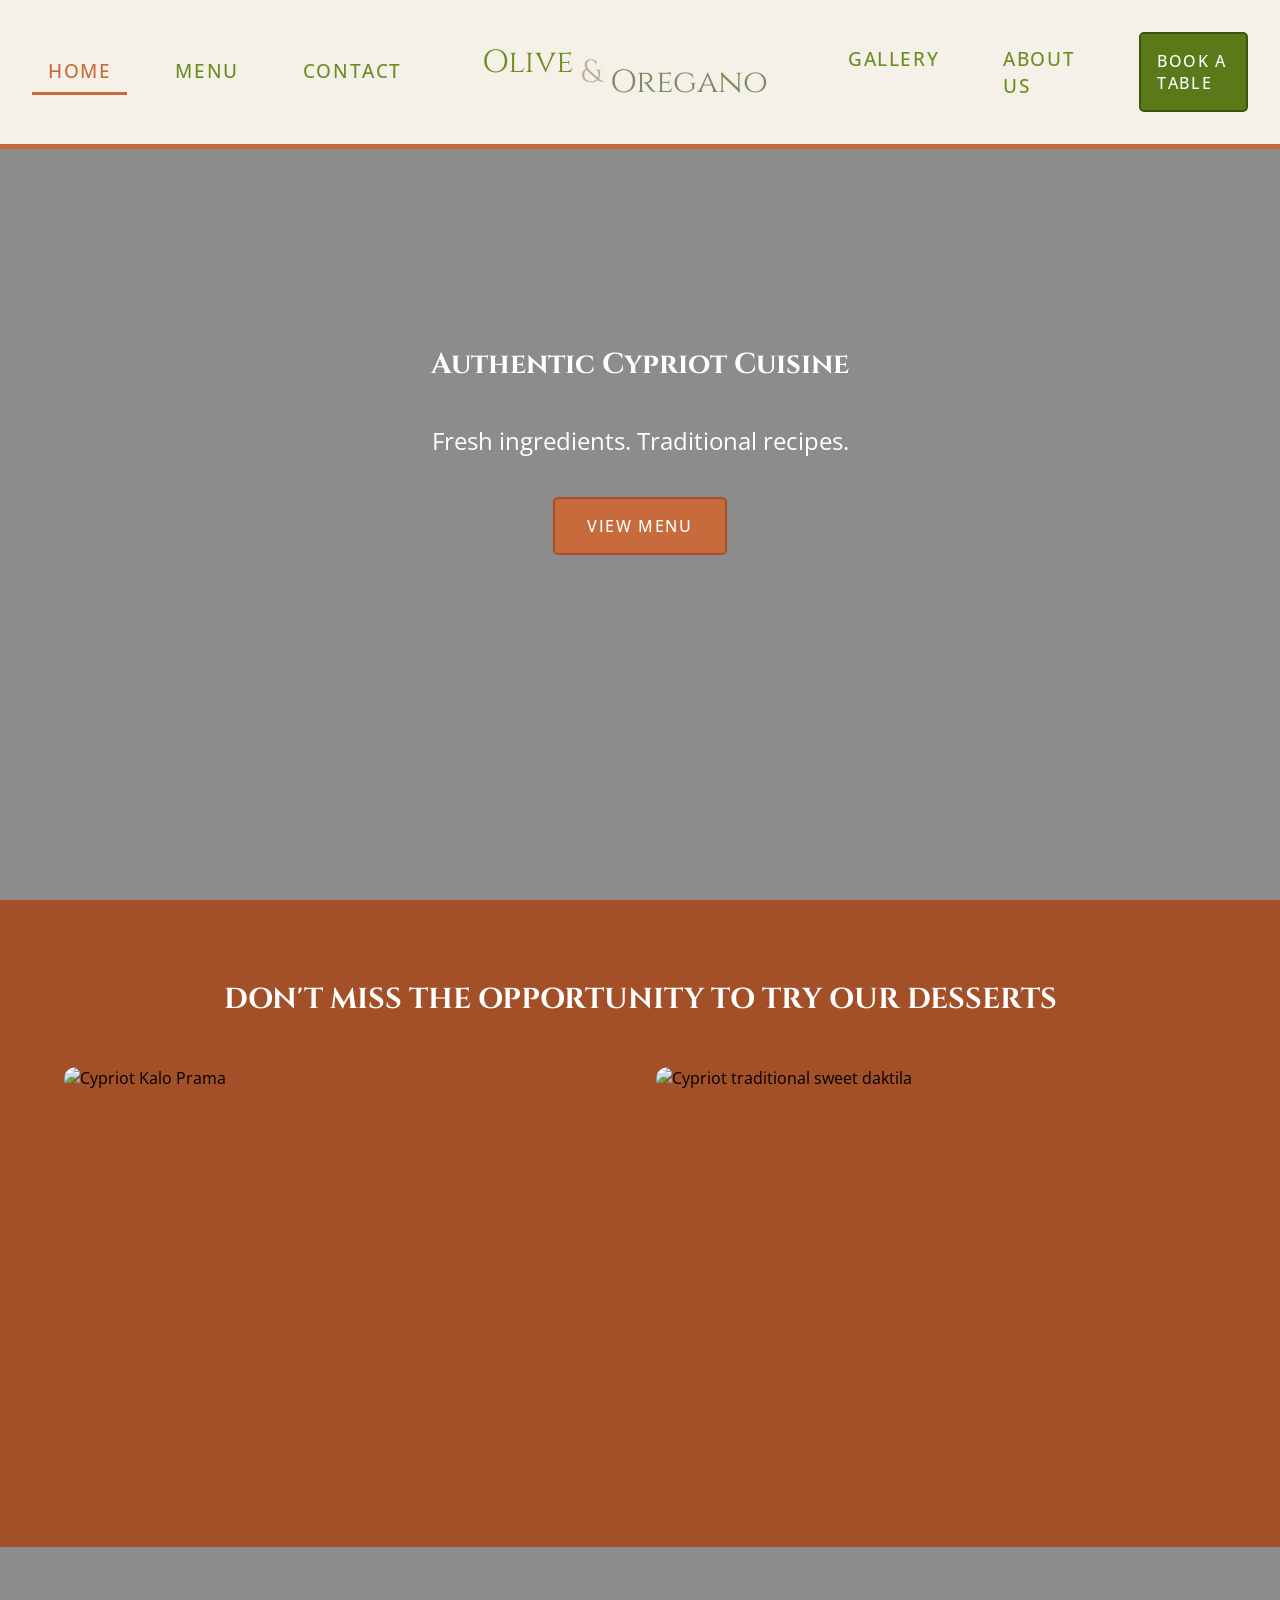
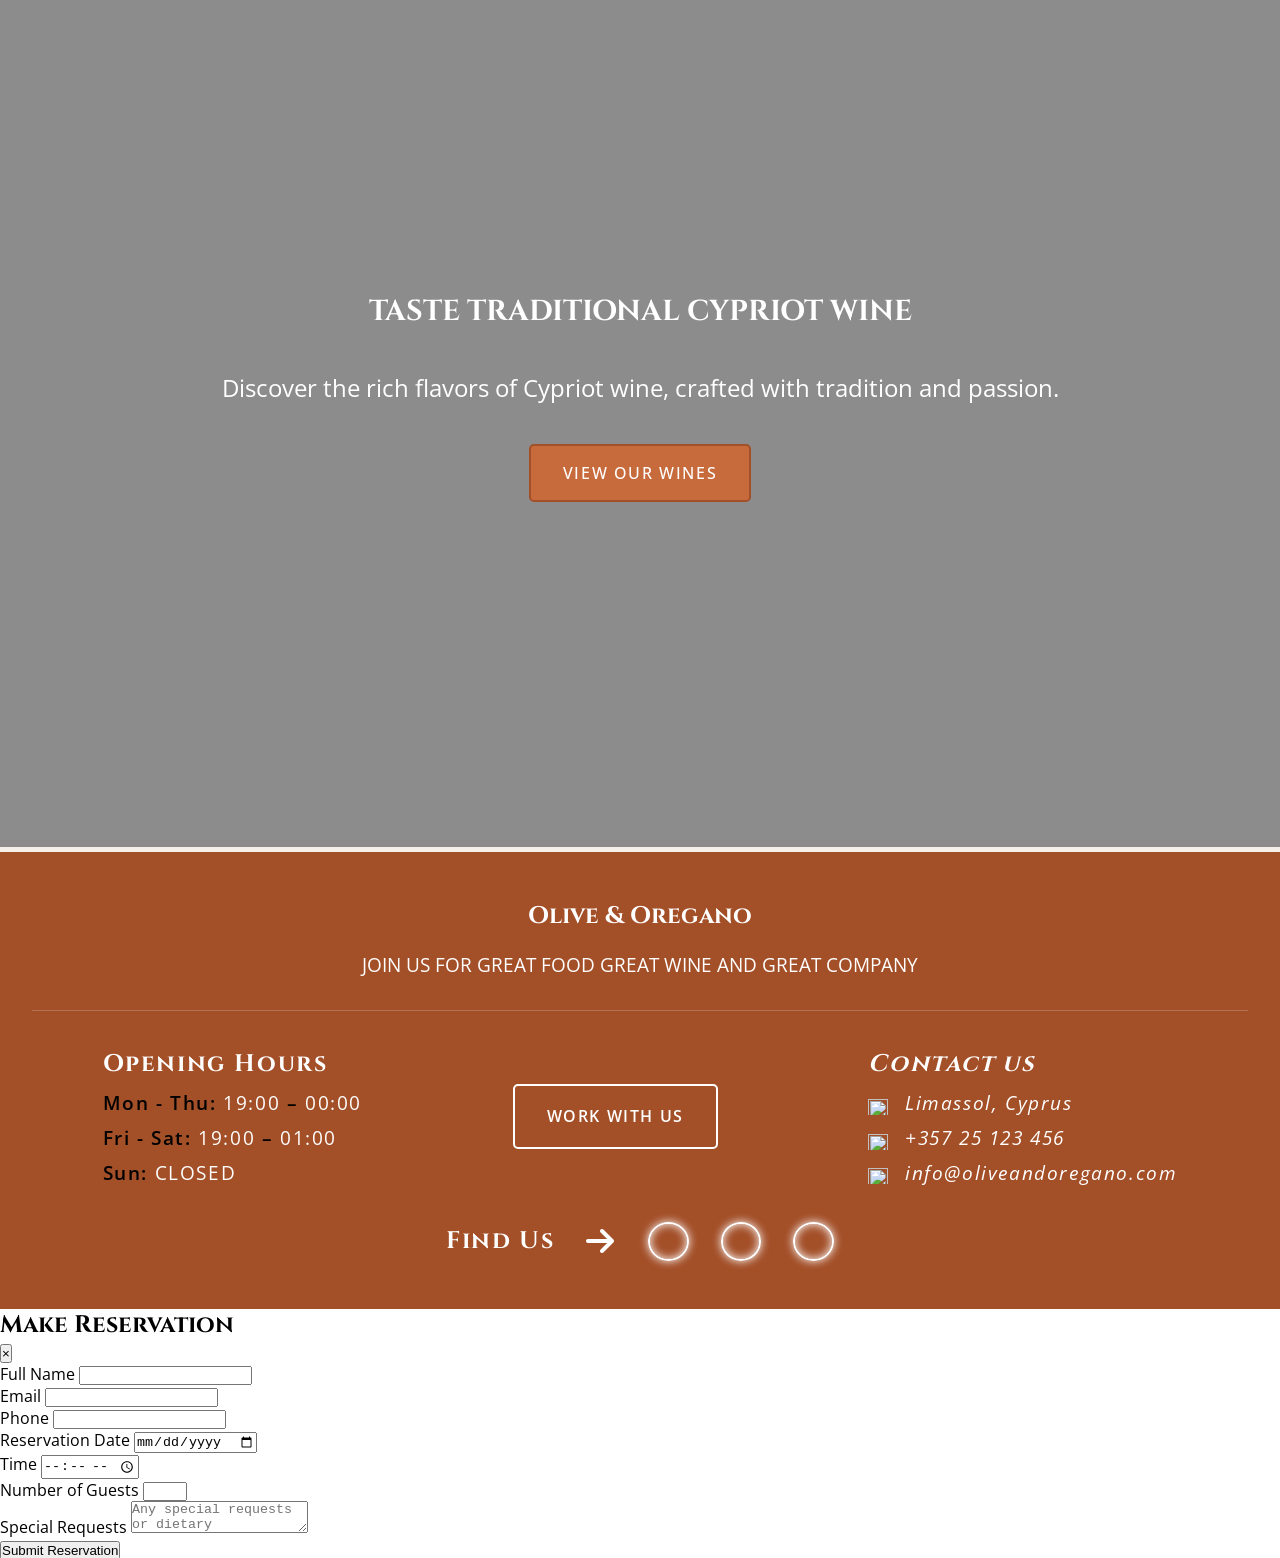
==== index.html @ 92802053 "Add reservation modal form structure" ====
<!doctype html>
<html lang="en">
  <head>
    <meta charset="UTF-8" />
    <meta name="viewport" content="width=device-width, initial-scale=1.0" />
    <meta
      name="description"
      content="Olive & Oregano is a Cypriot restaurant that offers authentic Cypriot cuisine, fresh ingredients, and traditional recipes. Join us for great food, great wine, and great company."
    />
    <title>Olive & Oregano | Cypriot Cuisine</title>
    <link
      href="https://fonts.googleapis.com/css2?family=Cinzel:wght@400..900&display=swap"
      rel="stylesheet"
    />
    <link rel="preconnect" href="https://fonts.googleapis.com" />
    <link rel="preconnect" href="https://fonts.gstatic.com" crossorigin />
    <link
      href="https://fonts.googleapis.com/css2?family=Open+Sans:ital,wght@0,300..800;1,300..800&display=swap"
      rel="stylesheet"
    />
    <link
      rel="stylesheet"
      href="https://cdnjs.cloudflare.com/ajax/libs/font-awesome/6.7.2/css/all.min.css"
    />
    <link rel="stylesheet" href="style.css" />
  </head>
  <body>
    <!-- NAVBAR -->

    <header class="header">
      <nav class="navbar" aria-label="Main navigation">
        <div class="navbar-left">
          <a href="index.html" aria-current="page">HOME</a>
          <a href="menu.html">MENU</a>
          <a href="#contact">CONTACT</a>
        </div>

        <a href="index.html" class="logo">
          <span class="olive-color">Olive</span
          ><span class="and-color"> & </span>
          <span class="oregano-color">Oregano</span>
        </a>

        <div class="navbar-right">
          <a href="#">GALLERY</a>
          <a href="#">ABOUT US</a>
        </div>

        <a href="#" class="contact">BOOK A TABLE</a>
      </nav>
    </header>
    <main>
      <!-- HERO CONTENT -->

      <section class="hero">
        <div class="hero-content">
          <h1>Authentic Cypriot Cuisine</h1>
          <p>Fresh ingredients. Traditional recipes.</p>
          <a href="menu.html" class="btn">VIEW MENU</a>
        </div>
      </section>

      <!-- DESSERT SECTION -->

      <section class="dessert-section">
        <h2>DON'T MISS THE OPPORTUNITY TO TRY OUR DESSERTS</h2>

        <div class="dessert-images">
          <img src="images/kalo-prama.jpg" alt="Cypriot Kalo Prama" />

          <img
            src="images/daktila.jpg"
            alt="Cypriot traditional sweet daktila"
          />
        </div>
      </section>

      <!-- WINE SECTION -->

      <section class="wine-section">
        <h2>TASTE TRADITIONAL CYPRIOT WINE</h2>
        <p>
          Discover the rich flavors of Cypriot wine, crafted with tradition and
          passion.
        </p>
        <a href="#" class="btn">VIEW OUR WINES</a>
      </section>
    </main>

    <!-- FOOTER SECTION -->

    <footer class="footer">
      <div class="footer-about">
        <h3>Olive & Oregano</h3>
        <p>JOIN US FOR GREAT FOOD GREAT WINE AND GREAT COMPANY</p>
      </div>

      <div class="footer-container">
        <div class="footer-hours">
          <h3>Opening Hours</h3>

          <p>
            <span class="days">Mon - Thu:</span> 19:00
            <span class="dash">–</span> 00:00
          </p>
          <p>
            <span class="days">Fri - Sat:</span> 19:00
            <span class="dash">–</span> 01:00
          </p>
          <p><span class="days">Sun:</span> CLOSED</p>
        </div>

        <a href="#" class="work-btn">WORK WITH US</a>

        <address class="footer-contact" id="contact">
          <h3>Contact us</h3>

          <p>
            <img
              src="icons/location-pin-drop--Streamline-Plump.png"
              alt=""
              class="contact-icon"
            />
            Limassol, Cyprus
          </p>
          <p>
            <img
              src="icons/phone--Streamline-Plump.png"
              alt=""
              class="contact-icon"
            />
            <a href="tel:+35725123456">+357 25 123 456</a>
          </p>
          <p>
            <img
              src="icons/email-forward--Streamline-Plump.png"
              alt=""
              class="contact-icon"
            />
            <a href="mailto:info@oliveandoregano.com"
              >info@oliveandoregano.com</a
            >
          </p>
        </address>
      </div>

      <div class="footer-socials">
        <h3>Find Us</h3>

        <i class="fa-solid fa-arrow-right arrow"></i>

        <div class="social-logos">
          <a href="#" aria-label="Facebook">
            <img class="socials-img" src="icons/facebook.svg" alt="" />
          </a>
          <a href="#" aria-label="Instagram">
            <img class="socials-img" src="icons/instagram.svg" alt="" />
          </a>
          <a href="#" aria-label="TikTok">
            <img class="socials-img" src="icons/tiktok.svg" alt="" />
          </a>
        </div>
      </div>
    </footer>

    <!-- RESERVATION FORM -->

    <div class="modal-overlay" id="reservation-modal">
      <div
        class="reservation-modal"
        role="dialog"
        aria-modal="true"
        aria-labelledby="reservation-modal-title"
      >
        <form class="reservation-form" id="reservation-form">
          <div class="modal-header">
            <h2 id="reservation-modal-title">Make Reservation</h2>

            <button
              type="button"
              class="modal-close-button"
              id="reservation-close-button"
              aria-label="Close reservation form"
            >
              &times;
            </button>
          </div>

          <div class="form-group">
            <label for="reservation-name">Full Name</label>
            <input
              type="text"
              id="reservation-name"
              name="name"
              autocomplete="name"
              required
            />
          </div>

          <div class="form-group">
            <label for="reservation-email">Email</label>
            <input
              type="email"
              id="reservation-email"
              name="email"
              autocomplete="email"
              required
            />
          </div>

          <div class="form-group">
            <label for="reservation-phone">Phone</label>
            <input
              type="tel"
              id="reservation-phone"
              name="phone"
              autocomplete="tel"
              required
            />
          </div>

          <div class="form-group">
            <label for="reservation-date">Reservation Date</label>
            <input
              type="date"
              id="reservation-date"
              name="reservation-date"
              required
            />
          </div>

          <div class="form-group">
            <label for="reservation-time">Time</label>
            <input type="time" id="reservation-time" name="time" required />
          </div>

          <div class="form-group">
            <label for="reservation-guests">Number of Guests</label>
            <input
              type="number"
              id="reservation-guests"
              name="guests"
              min="1"
              max="20"
              required
            />
          </div>

          <div class="form-group">
            <label for="reservation-request">Special Requests</label>
            <textarea
              id="reservation-request"
              name="request"
              placeholder="Any special requests or dietary restrictions?"
            ></textarea>
          </div>

          <div class="form-actions">
            <button
              type="submit"
              class="submit-reservation-button"
              id="submit-reservation-button"
            >
              Submit Reservation
            </button>
          </div>
        </form>
      </div>
    </div>

    <script src="script.js"></script>
  </body>
</html>
---- style.css ----
/* CSS Variables */
:root {
  --color-primary: #c76b3c;
  --color-primary-dark: #a34f28;

  --color-olive: #6b8e23;
  --color-olive-dark: #556b2f;

  --color-background: #f5f1e8;
  --color-white: #ffffff;
}

html {
  scroll-behavior: smooth;
}

@view-transition {
  navigation: auto;
}

* {
  margin: 0;
  padding: 0;
  box-sizing: border-box;
}

body {
  font-family: "Open Sans", sans-serif;
}

/* GENERAL ACCESSIBILITY */

a:focus-visible {
  outline: 3px solid #ffffff;
  outline-offset: 4px;
}

h1,
h2,
h3,
.logo {
  font-family: "Cinzel", serif;
}

/* NAVBAR */

.logo {
  display: inline-block;
  font-size: 2rem;
  white-space: nowrap;
  text-align: center;
  padding: 1rem;
  text-decoration: none;
}

.olive-color {
  color: var(--color-olive);
  position: relative;
  top: -10px;
}

.and-color {
  color: #bbb09a;
}

.oregano-color {
  color: #7a8f63;
  position: relative;
  top: 10px;
}

.header {
  position: fixed;
  top: 0;
  width: 100%;
  padding: 2rem;
  background-color: var(--color-background);
  border-bottom: 5px solid var(--color-primary);
  z-index: 1000;
}

.navbar {
  display: flex;
  justify-content: center;
  align-items: center;
  gap: 3rem;
}

.navbar-left {
  display: flex;
  gap: 2rem;
  padding: 0;
}

.navbar-right {
  display: flex;
  gap: 2rem;
  padding: 0;
}

.navbar-left a,
.navbar-right a {
  display: inline-block;
  font-size: 1.2rem;
  letter-spacing: 0.1rem;
  font-weight: 500;
  color: var(--color-olive);
  text-decoration: none;
  padding: 0.5rem 1rem;
  transition:
    color 0.3s ease,
    transform 0.3s ease;
}

.navbar-left a:hover,
.navbar-right a:hover {
  color: var(--color-olive-dark);
  transform: scale(1.1);
}

.navbar a[aria-current="page"] {
  color: var(--color-primary);
  border-bottom: 3px solid var(--color-primary);
}

/* Keyboard focus */
.navbar a:focus-visible,
.contact:focus-visible {
  outline: 3px solid #c76b3c;
  outline-offset: 4px;
}

.contact {
  font-size: 1rem;
  letter-spacing: 0.1rem;
  font-weight: 500;
  text-decoration: none;
  color: var(--color-white);
  background-color: #5a7a1a;
  border: 2px solid #3d5412;
  border-radius: 5px;
  padding: 1rem;
  transition: 0.3s ease;
}

.contact:hover {
  color: var(--color-white);
  background-color: #3d5412;
  border: 2px solid transparent;
}

nav a.active {
  color: var(--color-primary);
  border-bottom: 3px solid var(--color-primary);
}

/* HERO SECTION */

.hero {
  min-height: 100vh;
  background-image:
    linear-gradient(rgba(0, 0, 0, 0.45), rgba(0, 0, 0, 0.45)),
    url("images/cyprus-cuisine.jpg");
  background-size: cover;
  background-position: center;
  background-repeat: no-repeat;

  display: flex;
  justify-content: center;
  align-items: center;
}

.hero-content {
  display: flex;
  flex-direction: column;
  justify-content: center;
  align-items: center;
  text-align: center;
  gap: 2.5rem;
}

.hero-content h1 {
  font-size: 1.8rem;
  font-family: "Cinzel", serif;
  color: var(--color-white);
}

.hero-content p {
  font-size: 1.5rem;
  color: var(--color-white);
}

.btn {
  display: inline-block;
  font-size: 1rem;
  letter-spacing: 0.1rem;
  font-weight: 500;
  padding: 1rem 2rem;
  background: var(--color-primary);
  color: var(--color-white);
  text-decoration: none;
  border: 2px solid var(--color-primary-dark);
  border-radius: 5px;
  transition: 0.3s ease;
}

.btn:hover {
  background-color: var(--color-primary-dark);
  border: 2px solid transparent;
}

/* DESSERT SECTION */

.dessert-section {
  background-color: var(--color-primary-dark);
  padding: 5rem 4rem;
}

.dessert-section h2 {
  text-align: center;
  margin-bottom: 3rem;
  font-size: 1.8rem;
  color: var(--color-white);
}

.dessert-images {
  display: grid;
  grid-template-columns: repeat(2, minmax(0, 1fr));
  gap: 2rem;
}

.dessert-images img {
  width: 100%;
  height: 400px;
  object-fit: cover;
  border-radius: 12px;
}

/* WINE SECTION */

.wine-section {
  background-image:
    linear-gradient(rgba(0, 0, 0, 0.45), rgba(0, 0, 0, 0.45)),
    url("images/traditional-wine.jpg");
  background-size: cover;
  background-position: center;
  background-repeat: no-repeat;
  min-height: 100vh;
  display: flex;
  justify-content: center;
  align-items: center;
  text-align: center;
  gap: 2.5rem;
  flex-direction: column;
}

.wine-section h2 {
  font-size: 1.8rem;
  color: var(--color-white);
}

.wine-section p {
  font-size: 1.5rem;
  color: var(--color-white);
}

/* FOOTER */

.footer {
  background-color: var(--color-primary-dark);
  padding: 3rem 2rem;
  gap: 2rem;
  display: flex;
  flex-direction: column;
  border-top: 5px solid var(--color-background);
}

.footer-about {
  display: flex;
  text-align: center;
  justify-content: center;
  flex-direction: column;
  gap: 1.2rem;
}

.footer-about h3 {
  font-size: 1.5rem;
  color: var(--color-white);
}

.footer-about p {
  font-size: 1.2rem;
  color: var(--color-white);
}

.footer-container {
  display: flex;
  justify-content: space-evenly;
  align-items: center;
  gap: 5rem;
  padding-top: 2rem;
  border-top: 1px solid rgba(255, 255, 255, 0.2);
  letter-spacing: 0.1rem;
  line-height: 1.8;
  color: var(--color-white);
  font-family: "Open Sans", sans-serif;
  font-size: 1rem;
}

.footer-container h3 {
  font-size: 1.5rem;
  text-align: left;
}

.footer-container p {
  font-size: 1.2rem;
}

.footer-contact a {
  color: #ffffff;
  text-decoration: none;
}

.footer-contact a:hover {
  text-decoration: underline;
}

.days,
.dash {
  color: black;
  font-weight: 600;
}

.footer-socials {
  display: flex;
  flex-direction: row;
  justify-content: center;
  align-items: center;
  letter-spacing: 0.1rem;
}

.footer-socials h3 {
  font-size: 1.5rem;
  padding-right: 2rem;
  color: var(--color-white);
}

.socials-img {
  display: inline-block;
  width: 1.5rem;
  height: auto;
  color: var(--color-white);
}

.social-logos {
  display: flex;
  flex-direction: row;
  gap: 2rem;
}

.arrow {
  color: var(--color-white);
  font-size: 2rem;
  padding-right: 2rem;
  animation: arrowPulse 2s infinite ease-in-out;
}

@keyframes arrowPulse {
  0%,
  100% {
    opacity: 1;
  }

  50% {
    opacity: 0;
  }
}

.social-logos a {
  color: var(--color-white);
  border: 2px solid var(--color-white);
  border-radius: 50%;
  padding: 0.4rem;
  box-shadow:
    inset 0 0 10px var(--color-white),
    0 0 10px var(--color-white);
  transition: 0.3s ease;
}

.social-logos a:hover {
  transform: scale(1.2) translateY(-10px);
  color: var(--color-white);
  border: 2px solid var(--color-white);
}

.contact-icon {
  width: 20px;
  height: 20px;
  margin-right: 10px;
  vertical-align: middle;
}

.work-btn {
  display: inline-block;
  color: var(--color-white);
  padding: 1rem 2rem;
  background-color: transparent;
  text-decoration: none;
  font-weight: 600;
  letter-spacing: 0.1rem;
  border: 2px solid var(--color-white);
  border-radius: 5px;
  transition: 0.3s ease;
}

.work-btn:hover {
  color: black;
  background-color: var(--color-white);
  border-color: transparent;
}

/* MEDIA */
@media (max-width: 768px) {
  .navbar-left,
  .navbar-right,
  .contact {
    display: none;
  }

  .header {
    justify-content: center;
  }

  .footer-container {
    flex-direction: column;
    gap: 2rem;
    text-align: center;
  }

  .footer-container h3 {
    text-align: center;
  }
}

@media (max-width: 640px) {
  .dessert-images {
    grid-template-columns: 1fr;
  }

  .dessert-images img {
    height: 260px;
  }
}
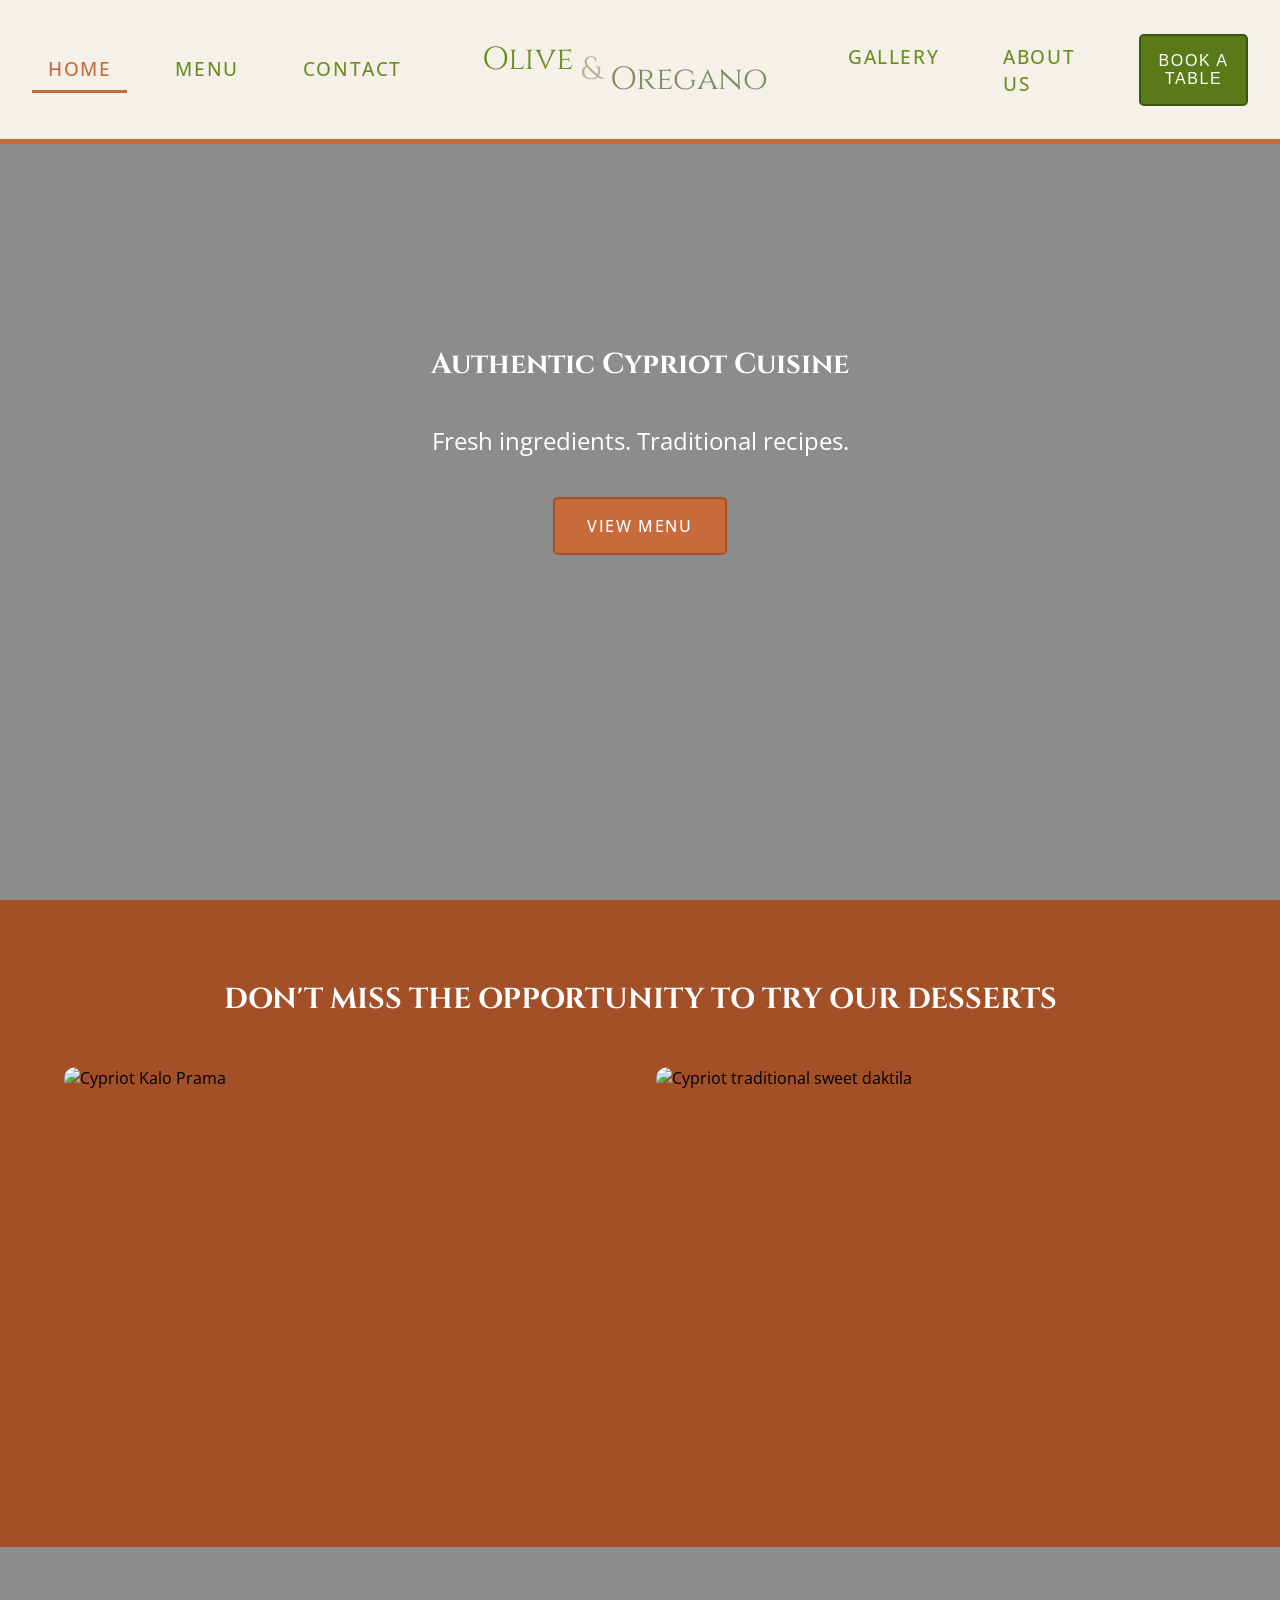
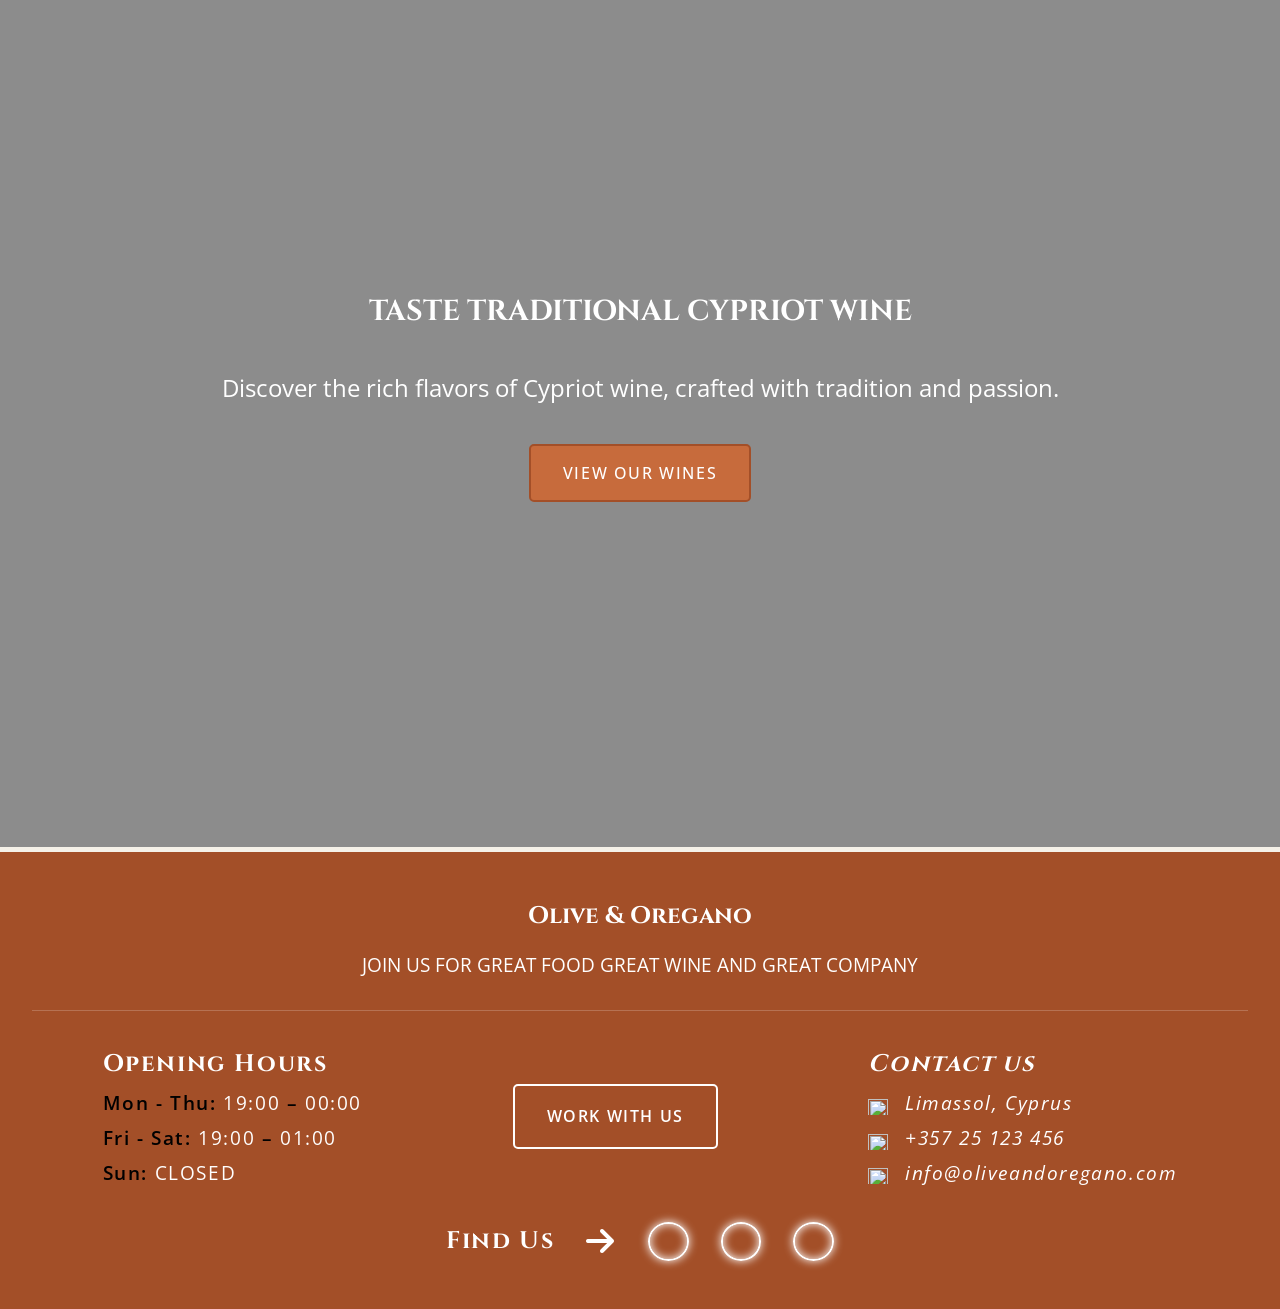
==== commit cf390fd0: "Create open/close reservationModal functionalities" ====
--- a/index.html
+++ b/index.html
@@ -46,7 +46,9 @@
           <a href="#">ABOUT US</a>
         </div>
 
-        <a href="#" class="contact">BOOK A TABLE</a>
+        <button type="button" class="contact" id="book-table-button">
+          BOOK A TABLE
+        </button>
       </nav>
     </header>
     <main>
--- a/style.css
+++ b/style.css
@@ -419,6 +419,123 @@
   border-color: transparent;
 }
 
+/* RESERVATION MODAL */
+
+.modal-overlay {
+  position: fixed;
+  inset: 0;
+  background-color: rgba(0, 0, 0, 0.6);
+  display: none;
+  justify-content: center;
+  align-items: center;
+  padding: 1rem;
+  z-index: 2000;
+}
+
+.modal-overlay.active {
+  display: flex;
+}
+
+.reservation-modal {
+  width: 100%;
+  max-width: 550px;
+  max-height: 90vh;
+  overflow-y: auto;
+
+  background-color: #f5f1e8;
+  border-radius: 10px;
+  padding: 2rem;
+  box-shadow: 0 10px 30px rgba(0, 0, 0, 0.25);
+}
+
+.modal-header {
+  display: flex;
+  justify-content: space-between;
+  align-items: center;
+  margin-bottom: 1.5rem;
+}
+
+.modal-header h2 {
+  font-size: 1.5rem;
+  font-family: "Cinzel", serif;
+  color: #534b40;
+}
+
+.modal-close-button {
+  background: none;
+  border: none;
+  font-size: 2rem;
+  cursor: pointer;
+  color: #534b40;
+}
+
+body.modal-open {
+  overflow: hidden;
+}
+
+/* RESERVATION FORM */
+
+.reservation-form {
+  display: flex;
+  flex-direction: column;
+  gap: 1rem;
+}
+
+.form-group {
+  display: flex;
+  flex-direction: column;
+  gap: 0.5rem;
+}
+
+.form-group label {
+  font-weight: 600;
+  color: #534b40;
+}
+
+.form-group input,
+.form-group textarea {
+  width: 100%;
+  padding: 0.8rem;
+
+  font: inherit;
+
+  border: 1px solid #bbb09a;
+  border-radius: 5px;
+  background-color: #ffffff;
+}
+
+.form-group input:focus,
+.form-group textarea:focus {
+  outline: 2px solid #c76b3c;
+  outline-offset: 2px;
+  border-color: #c76b3c;
+}
+
+.form-group textarea {
+  min-height: 100px;
+  resize: vertical;
+}
+
+.submit-reservation-button {
+  margin-top: 0.5rem;
+  padding: 1rem 2rem;
+
+  border: none;
+  border-radius: 5px;
+
+  background-color: #c76b3c;
+  color: #ffffff;
+
+  font-weight: 600;
+  cursor: pointer;
+
+  transition: background-color 0.3s ease;
+}
+
+.submit-reservation-button:hover {
+  background-color: #a34f28;
+}
+
 /* MEDIA */
 @media (max-width: 768px) {
   .navbar-left,
@@ -451,3 +568,9 @@
     height: 260px;
   }
 }
+
+@media (max-width: 600px) {
+  .reservation-modal {
+    padding: 1.5rem;
+  }
+}
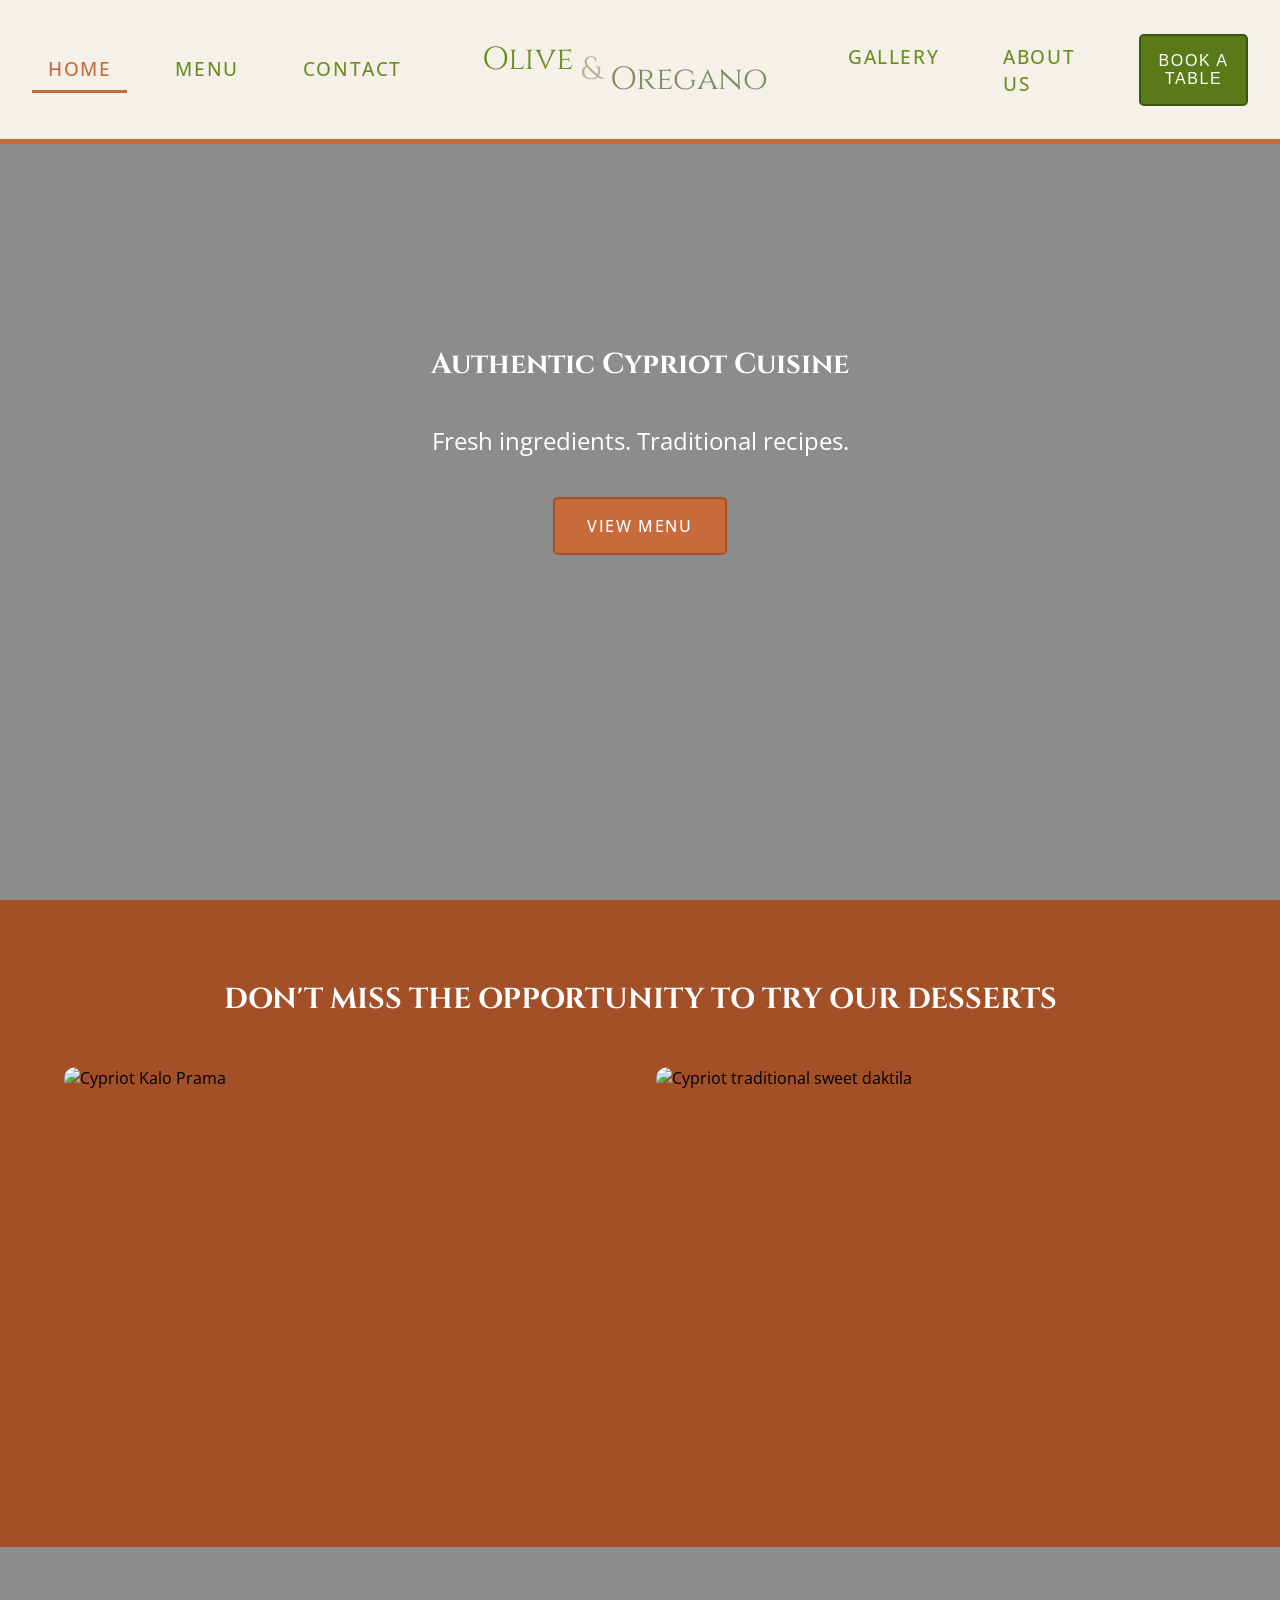
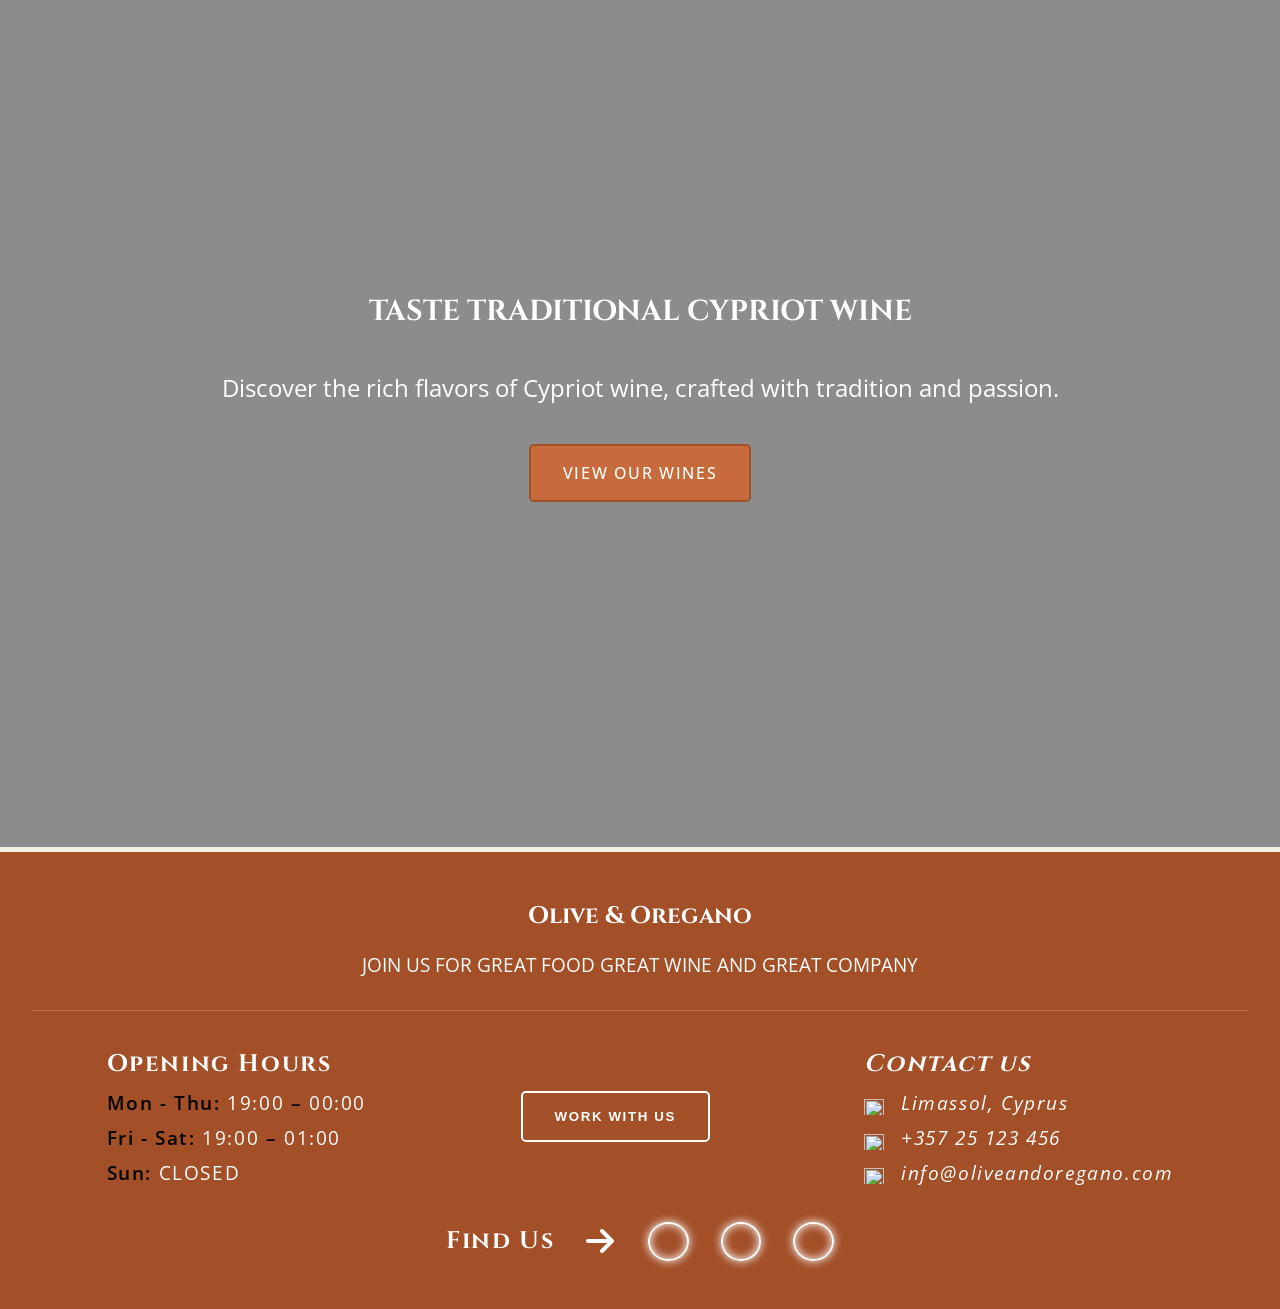
==== commit dd1d49be: "Create html and CSS for job application" ====
--- a/index.html
+++ b/index.html
@@ -112,7 +112,9 @@
           <p><span class="days">Sun:</span> CLOSED</p>
         </div>
 
-        <a href="#" class="work-btn">WORK WITH US</a>
+        <button type="button" class="work-btn" id="work-btn">
+          WORK WITH US
+        </button>
 
         <address class="footer-contact" id="contact">
           <h3>Contact us</h3>
@@ -257,6 +259,8 @@
             ></textarea>
           </div>
 
+          <p class="reservation-message" id="reservation-message"></p>
+
           <div class="form-actions">
             <button
               type="submit"
@@ -270,6 +274,137 @@
       </div>
     </div>
 
+    <!-- JOB APPLICATION FORM -->
+
+    <div class="modal-overlay" id="job-application-modal">
+      <div
+        class="job-application-modal"
+        role="dialog"
+        aria-modal="true"
+        aria-labelledby="application-modal-title"
+      >
+        <form class="application-form" id="application-form">
+          <div class="modal-header">
+            <h2 id="application-modal-title">Work With Us</h2>
+
+            <button
+              type="button"
+              class="modal-close-button"
+              id="application-close-button"
+              aria-label="Close application form"
+            >
+              &times;
+            </button>
+          </div>
+
+          <div class="form-group">
+            <label for="application-name">Full Name</label>
+            <input
+              type="text"
+              id="application-name"
+              name="name"
+              autocomplete="name"
+              required
+            />
+          </div>
+
+          <div class="form-group">
+            <label for="application-email">Email</label>
+            <input
+              type="email"
+              id="application-email"
+              name="email"
+              autocomplete="email"
+              required
+            />
+          </div>
+
+          <div class="form-group">
+            <label for="application-phone">Phone</label>
+            <input
+              type="tel"
+              id="application-phone"
+              name="phone"
+              autocomplete="tel"
+              required
+            />
+          </div>
+
+          <fieldset>
+            <legend>Employment Type</legend>
+
+            <input
+              type="radio"
+              id="full-time"
+              name="employment-type"
+              value="full-time"
+              required
+            />
+            <label for="full-time">Full-time</label>
+
+            <input
+              type="radio"
+              id="part-time"
+              name="employment-type"
+              value="part-time"
+            />
+            <label for="part-time">Part-time</label>
+          </fieldset>
+
+          <div class="form-group">
+            <label for="application-position">Position</label>
+            <select id="application-position" name="position" required>
+              <option value="" disabled selected>Select a position</option>
+              <option value="waiter-waitress">Waiter / Waitress</option>
+              <option value="host-hostess">Host / Hostess</option>
+              <option value="bartender">Bartender</option>
+              <option value="busser-cleaner">Busser / Cleaner</option>
+              <option value="cook">Cook</option>
+              <option value="kitchen-porter-dishwasher">
+                Kitchen Porter / Dishwasher
+              </option>
+              <option value="head-chef-kitchen-manager">
+                Head Chef / Kitchen Manager
+              </option>
+              <option value="shift-supervisor">Shift Supervisor</option>
+              <option value="general-manager">General Manager</option>
+            </select>
+          </div>
+
+          <div class="form-group">
+            <label for="application-about">About Yourself (Optional)</label>
+            <textarea
+              id="application-about"
+              name="about"
+              placeholder=""
+            ></textarea>
+          </div>
+
+          <div class="form-group">
+            <label for="application-cv">Upload CV</label>
+            <input
+              type="file"
+              id="application-cv"
+              name="cv"
+              accept=".pdf,.doc,.docx"
+            />
+          </div>
+
+          <p class="application-message" id="application-message"></p>
+
+          <div class="form-actions">
+            <button
+              type="submit"
+              class="submit-application-button"
+              id="submit-application-button"
+            >
+              Submit Application
+            </button>
+          </div>
+        </form>
+      </div>
+    </div>
+
     <script src="script.js"></script>
   </body>
 </html>
--- a/style.css
+++ b/style.css
@@ -436,7 +436,8 @@
   display: flex;
 }
 
-.reservation-modal {
+.reservation-modal,
+.job-application-modal {
   width: 100%;
   max-width: 550px;
   max-height: 90vh;
@@ -475,7 +476,8 @@
 
 /* RESERVATION FORM */
 
-.reservation-form {
+.reservation-form,
+.application-form {
   display: flex;
   flex-direction: column;
   gap: 1rem;
@@ -492,8 +494,29 @@
   color: #534b40;
 }
 
+.application-form fieldset {
+  border: 1px solid #bbb09a;
+  border-radius: 5px;
+  padding: 1rem;
+}
+
+.application-form legend {
+  padding: 0 0.5rem;
+  font-weight: 600;
+  color: #534b40;
+}
+
+.application-form fieldset input {
+  margin-right: 0.35rem;
+}
+
+.application-form fieldset label {
+  margin-right: 1.5rem;
+}
+
 .form-group input,
-.form-group textarea {
+.form-group textarea,
+.form-group select {
   width: 100%;
   padding: 0.8rem;
 
@@ -505,7 +528,8 @@
 }
 
 .form-group input:focus,
-.form-group textarea:focus {
+.form-group textarea:focus,
+.form-group select:focus {
   outline: 2px solid #c76b3c;
   outline-offset: 2px;
   border-color: #c76b3c;
@@ -516,7 +540,19 @@
   resize: vertical;
 }
 
-.submit-reservation-button {
+.reservation-message {
+  display: none;
+  text-align: center;
+  font-weight: 600;
+  color: #3b6d11;
+}
+
+.reservation-message.active {
+  display: block;
+}
+
+.submit-reservation-button,
+.submit-application-button {
   margin-top: 0.5rem;
   padding: 1rem 2rem;
 
@@ -532,7 +568,12 @@
   transition: background-color 0.3s ease;
 }
 
-.submit-reservation-button:hover {
+.submit-application-button {
+  width: 100%;
+}
+
+.submit-reservation-button:hover,
+.submit-application-button:hover {
   background-color: #a34f28;
 }
 
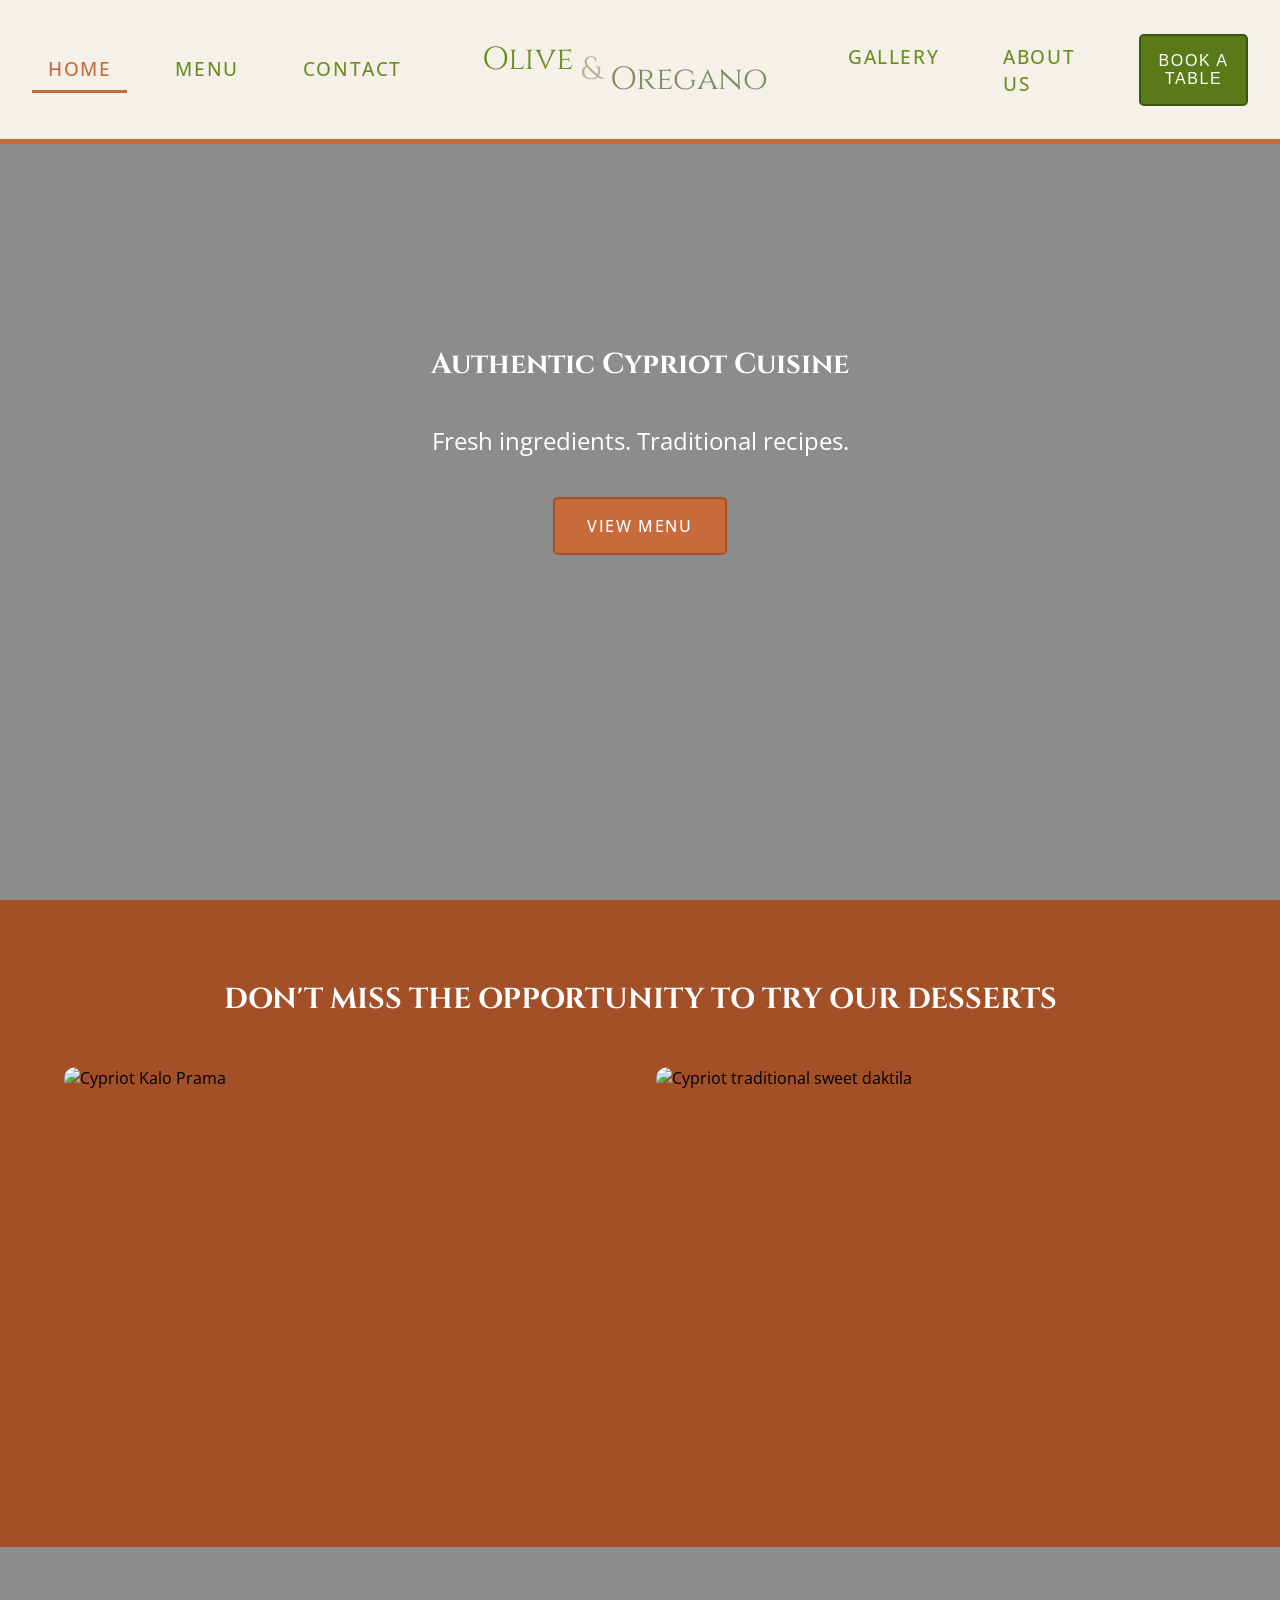
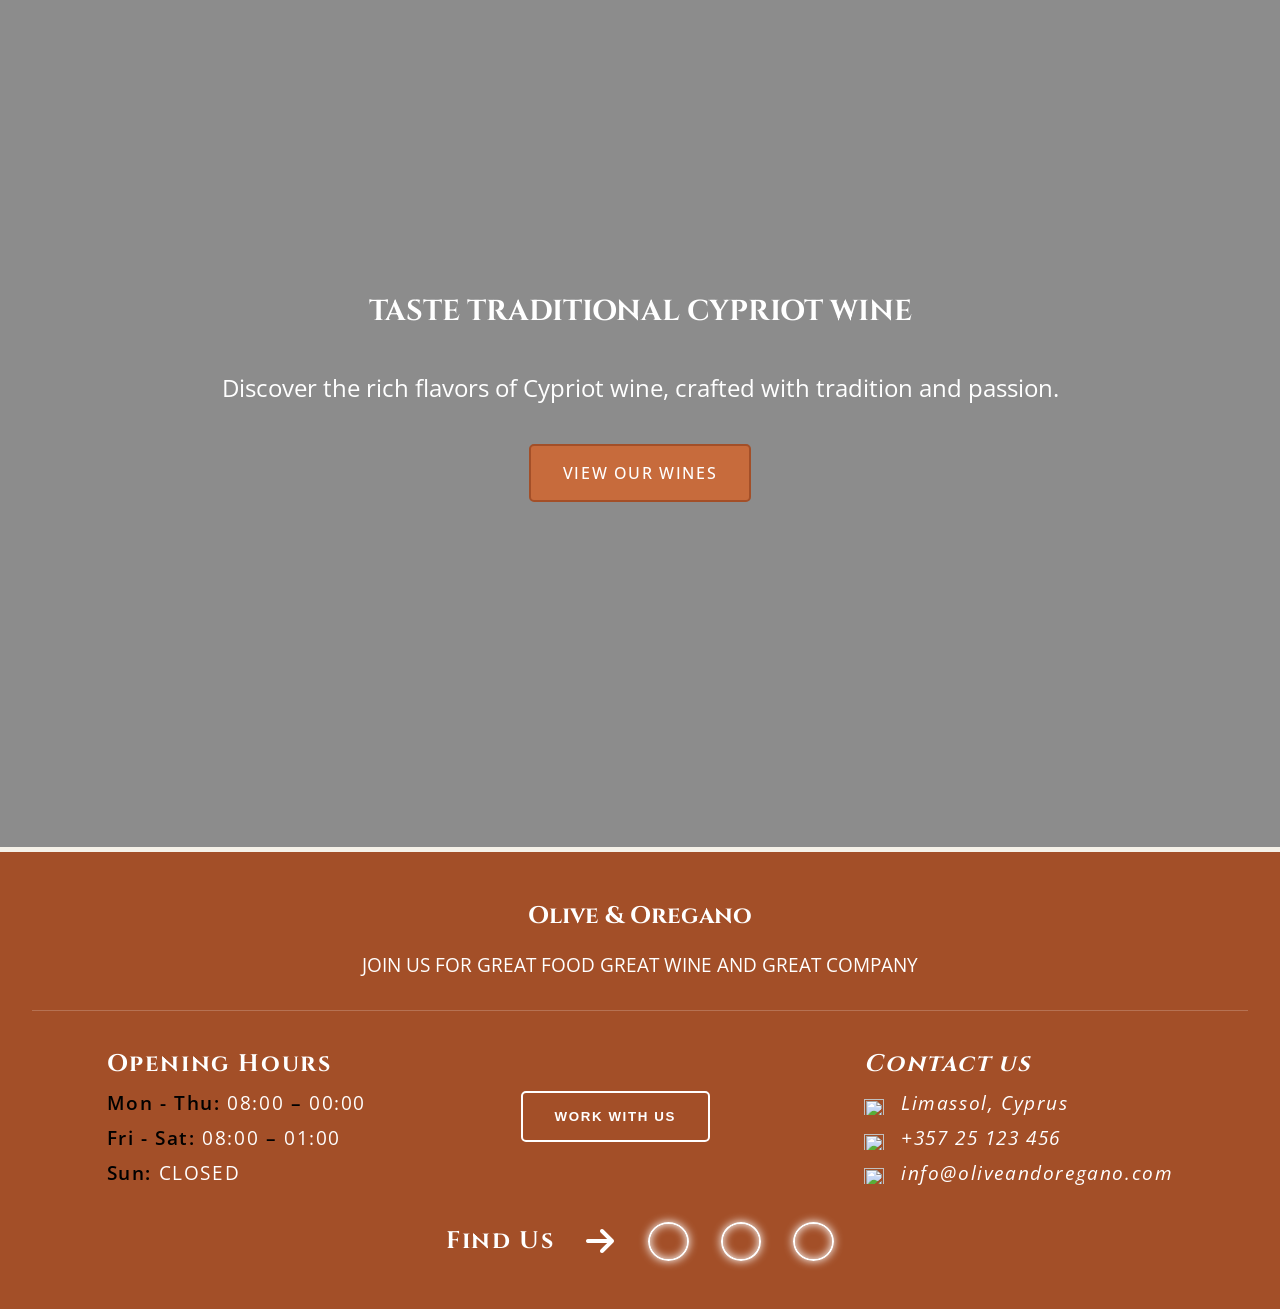
==== commit bc10b051: "Add job application modal and improve form interactions" ====
--- a/index.html
+++ b/index.html
@@ -102,11 +102,11 @@
           <h3>Opening Hours</h3>
 
           <p>
-            <span class="days">Mon - Thu:</span> 19:00
+            <span class="days">Mon - Thu:</span> 08:00
             <span class="dash">–</span> 00:00
           </p>
           <p>
-            <span class="days">Fri - Sat:</span> 19:00
+            <span class="days">Fri - Sat:</span> 08:00
             <span class="dash">–</span> 01:00
           </p>
           <p><span class="days">Sun:</span> CLOSED</p>
@@ -235,7 +235,13 @@
 
           <div class="form-group">
             <label for="reservation-time">Time</label>
-            <input type="time" id="reservation-time" name="time" required />
+            <input
+              type="time"
+              id="reservation-time"
+              name="time"
+              required
+              disabled
+            />
           </div>
 
           <div class="form-group">
@@ -258,8 +264,6 @@
               placeholder="Any special requests or dietary restrictions?"
             ></textarea>
           </div>
-
-          <p class="reservation-message" id="reservation-message"></p>
 
           <div class="form-actions">
             <button
@@ -390,8 +394,6 @@
             />
           </div>
 
-          <p class="application-message" id="application-message"></p>
-
           <div class="form-actions">
             <button
               type="submit"
@@ -405,6 +407,13 @@
       </div>
     </div>
 
+    <div class="success-toast" id="success-toast">
+      <i
+        class="fa-solid fa-circle-check success-toast-icon"
+        aria-hidden="true"
+      ></i>
+      <span id="success-toast-text"></span>
+    </div>
     <script src="script.js"></script>
   </body>
 </html>
--- a/style.css
+++ b/style.css
@@ -424,16 +424,29 @@
 .modal-overlay {
   position: fixed;
   inset: 0;
+
+  display: flex;
+  justify-content: center;
+  align-items: center;
+
+  padding: 1rem;
   background-color: rgba(0, 0, 0, 0.6);
-  display: none;
-  justify-content: center;
-  align-items: center;
-  padding: 1rem;
+
+  opacity: 0;
+  visibility: hidden;
+  pointer-events: none;
+
+  transition:
+    opacity 0.25s ease,
+    visibility 0.25s ease;
+
   z-index: 2000;
 }
 
 .modal-overlay.active {
-  display: flex;
+  opacity: 1;
+  visibility: visible;
+  pointer-events: auto;
 }
 
 .reservation-modal,
@@ -447,6 +460,19 @@
   border-radius: 10px;
   padding: 2rem;
   box-shadow: 0 10px 30px rgba(0, 0, 0, 0.25);
+
+  transform: translateY(20px) scale(0.96);
+  opacity: 0;
+
+  transition:
+    transform 0.3s ease,
+    opacity 0.3s ease;
+}
+
+.modal-overlay.active .reservation-modal,
+.modal-overlay.active .job-application-modal {
+  transform: translateY(0) scale(1);
+  opacity: 1;
 }
 
 .modal-header {
@@ -540,19 +566,42 @@
   resize: vertical;
 }
 
-.reservation-message {
-  display: none;
-  text-align: center;
+#application-cv {
+  width: 100%;
+  padding: 0.4rem;
+
+  font: inherit;
+  color: #534b40;
+
+  background-color: #ffffff;
+  border: 1px solid #bbb09a;
+  border-radius: 5px;
+}
+
+#application-cv::file-selector-button {
+  margin-right: 1rem;
+  padding: 0.7rem 1rem;
+
+  background-color: #f5f1e8;
+  color: #534b40;
+
+  border: 1px solid #bbb09a;
+  border-radius: 4px;
+
   font-weight: 600;
-  color: #3b6d11;
-}
-
-.reservation-message.active {
-  display: block;
+  cursor: pointer;
+
+  transition: 0.3s ease;
+}
+
+#application-cv::file-selector-button:hover {
+  background-color: #e8e2d6;
+  border-color: #c76b3c;
 }
 
 .submit-reservation-button,
 .submit-application-button {
+  width: 100%;
   margin-top: 0.5rem;
   padding: 1rem 2rem;
 
@@ -566,15 +615,57 @@
   cursor: pointer;
 
   transition: background-color 0.3s ease;
-}
-
-.submit-application-button {
-  width: 100%;
 }
 
 .submit-reservation-button:hover,
 .submit-application-button:hover {
   background-color: #a34f28;
+}
+
+.success-toast {
+  position: fixed;
+  bottom: 2rem;
+  right: 2rem;
+
+  display: flex;
+  align-items: center;
+  gap: 0.75rem;
+
+  max-width: 380px;
+  padding: 1rem 1.25rem;
+
+  background-color: #edf7e8;
+  color: #2f5f24;
+  border: 1px solid #b8d8aa;
+  border-left: 5px solid #4f8a3c;
+  border-radius: 8px;
+
+  font-weight: 600;
+
+  box-shadow: 0 8px 24px rgba(0, 0, 0, 0.15);
+
+  opacity: 0;
+  visibility: hidden;
+  transform: translateX(120%);
+
+  transition:
+    opacity 0.3s ease,
+    transform 0.3s ease,
+    visibility 0.3s ease;
+
+  z-index: 3000;
+}
+
+.success-toast.active {
+  opacity: 1;
+  visibility: visible;
+  transform: translateX(0);
+}
+
+.success-toast-icon {
+  color: #4f8a3c;
+  font-size: 1.4rem;
+  flex-shrink: 0;
 }
 
 /* MEDIA */
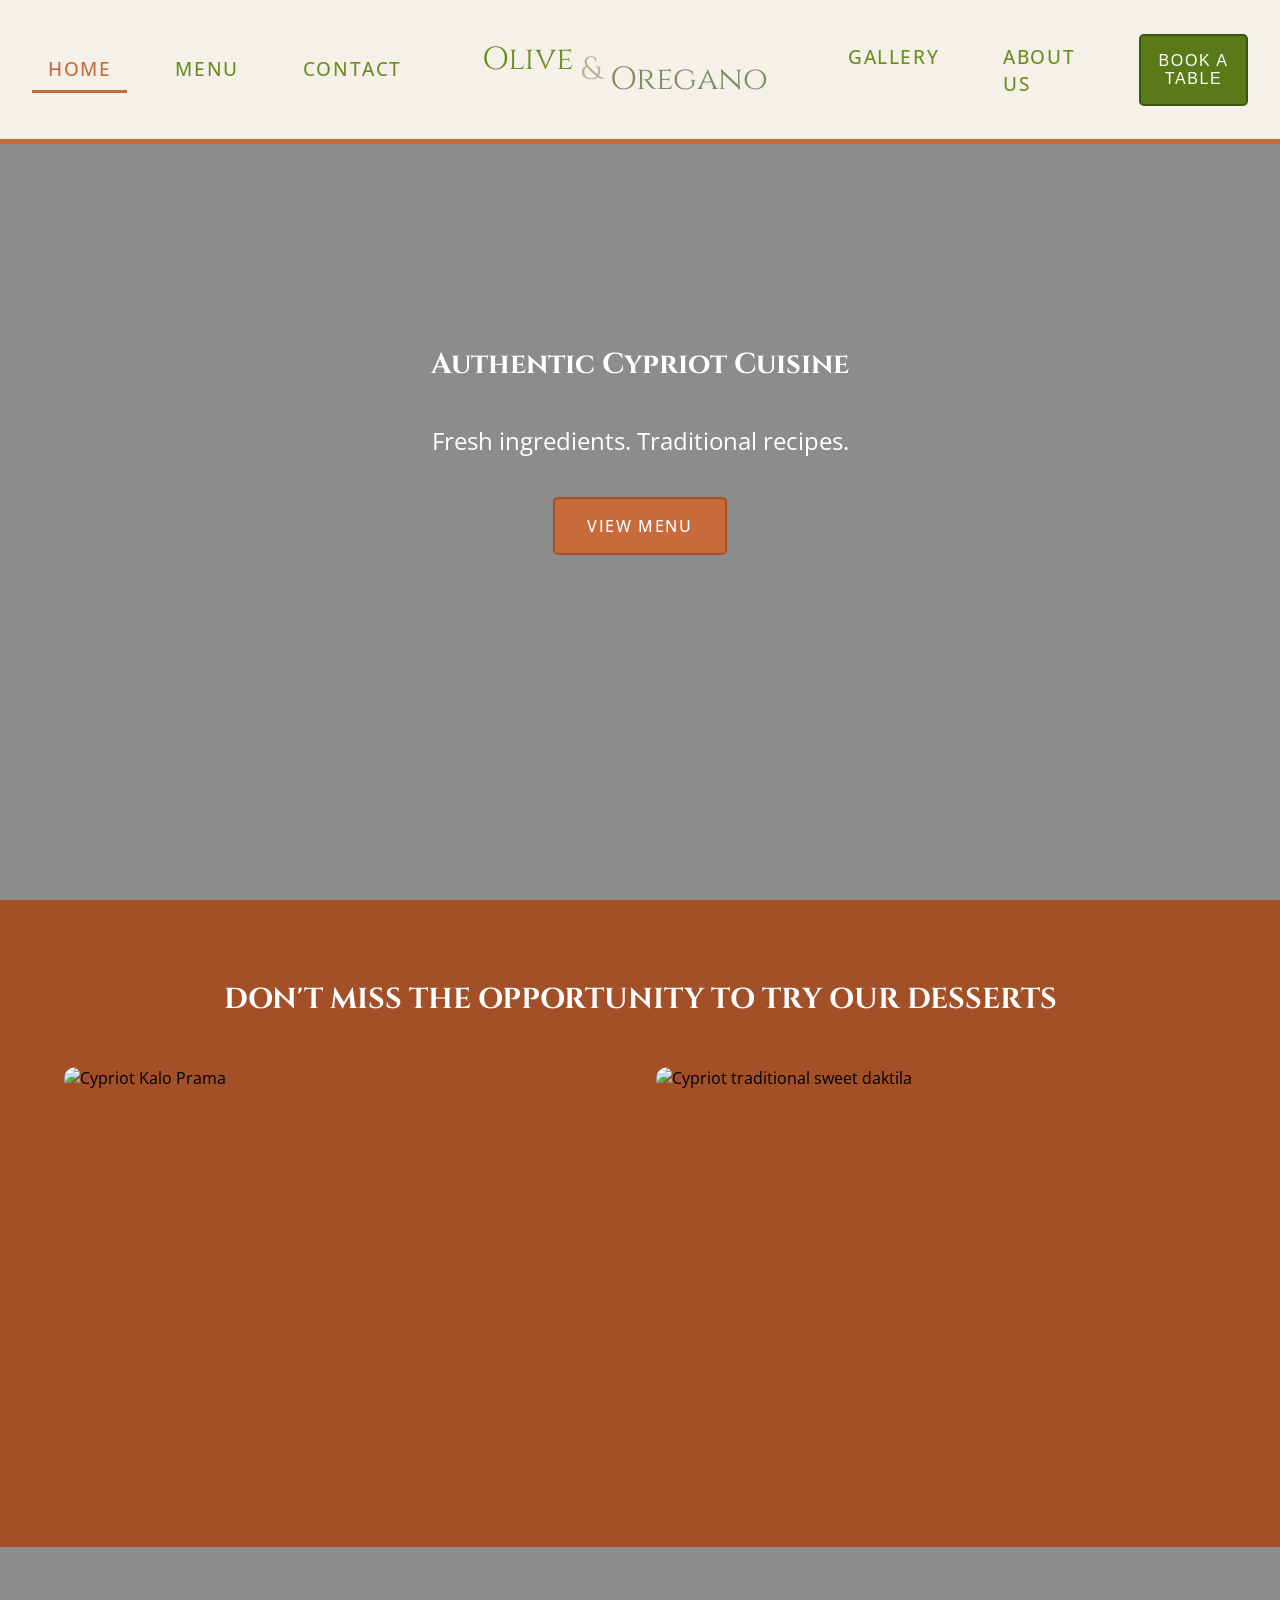
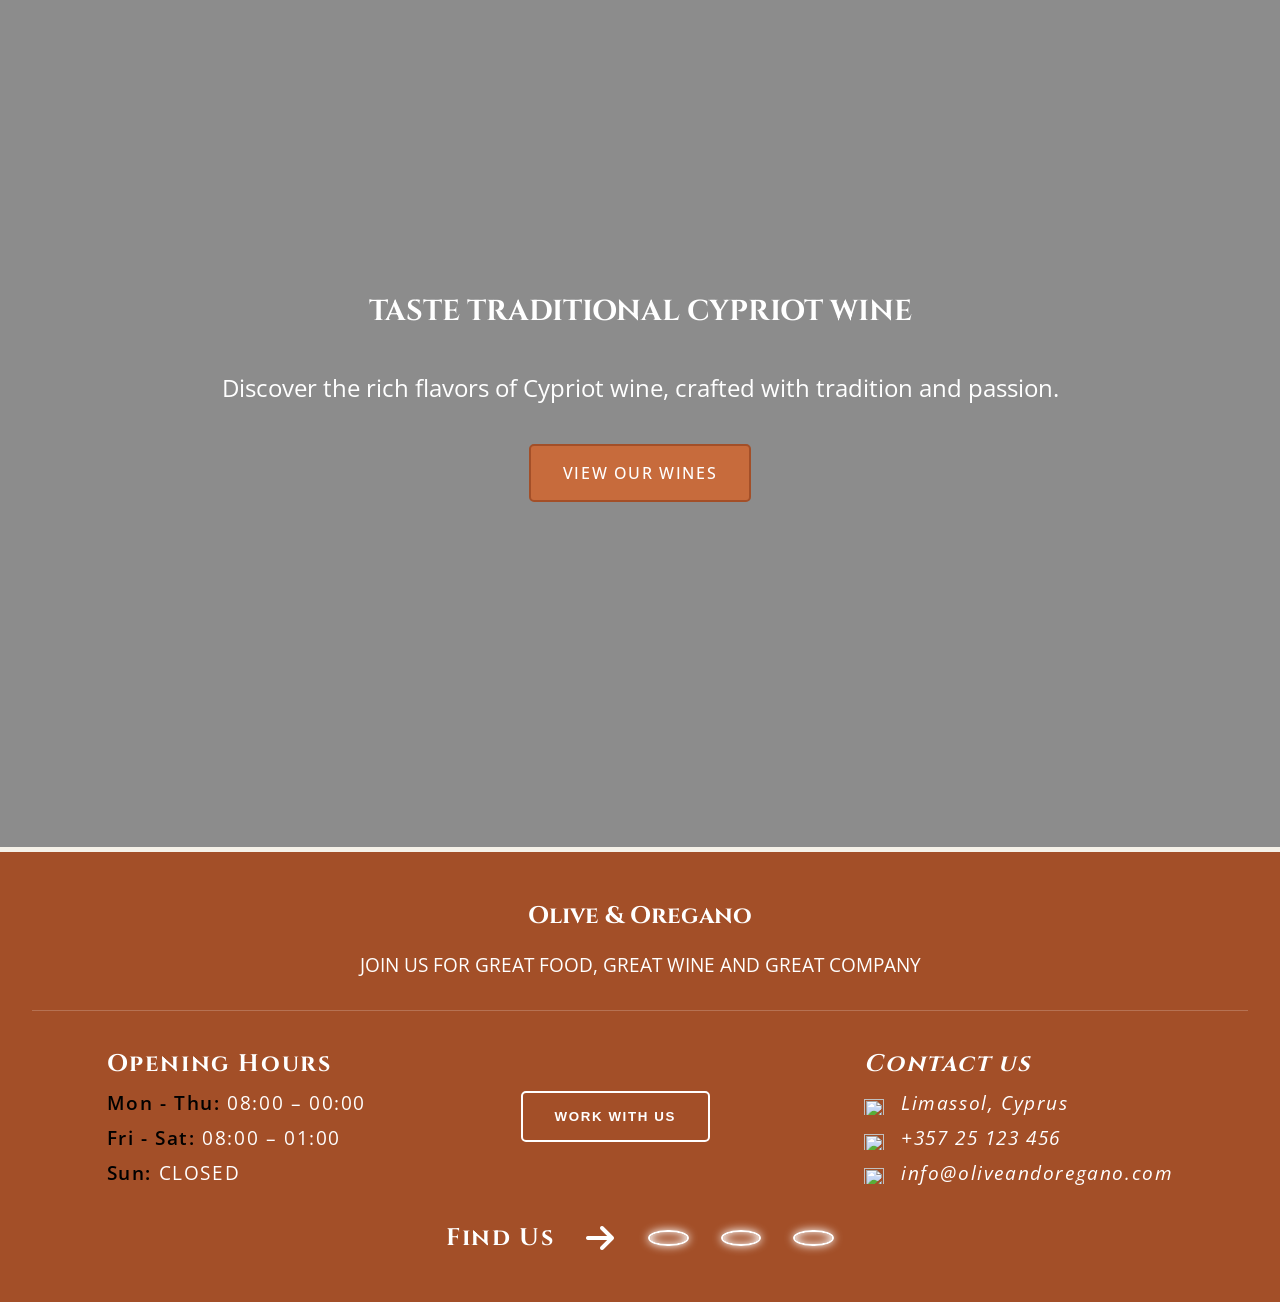
==== commit 25bf8613: "Improve responsive layout and code cleanup" ====
--- a/index.html
+++ b/index.html
@@ -8,12 +8,12 @@
       content="Olive & Oregano is a Cypriot restaurant that offers authentic Cypriot cuisine, fresh ingredients, and traditional recipes. Join us for great food, great wine, and great company."
     />
     <title>Olive & Oregano | Cypriot Cuisine</title>
+    <link rel="preconnect" href="https://fonts.googleapis.com" />
+    <link rel="preconnect" href="https://fonts.gstatic.com" crossorigin />
     <link
       href="https://fonts.googleapis.com/css2?family=Cinzel:wght@400..900&display=swap"
       rel="stylesheet"
     />
-    <link rel="preconnect" href="https://fonts.googleapis.com" />
-    <link rel="preconnect" href="https://fonts.gstatic.com" crossorigin />
     <link
       href="https://fonts.googleapis.com/css2?family=Open+Sans:ital,wght@0,300..800;1,300..800&display=swap"
       rel="stylesheet"
@@ -41,14 +41,43 @@
           <span class="oregano-color">Oregano</span>
         </a>
 
+        <!-- Hamburger button for mobile navigation -->
+        <button
+          type="button"
+          class="hamburger-button"
+          id="hamburger-button"
+          aria-label="Open navigation menu"
+          aria-expanded="false"
+          aria-controls="mobile-menu"
+        >
+          <i class="fa-solid fa-bars" aria-hidden="true"></i>
+        </button>
+
         <div class="navbar-right">
+          <a>GALLERY</a>
+          <a>ABOUT US</a>
+        </div>
+
+        <button type="button" class="book-table-btn" id="book-table-button">
+          BOOK A TABLE
+        </button>
+
+        <!-- Mobile menu for smaller screens -->
+        <div class="mobile-menu" id="mobile-menu">
+          <a href="index.html" aria-current="page">HOME</a>
+          <a href="menu.html">MENU</a>
+          <a href="#contact">CONTACT</a>
           <a href="#">GALLERY</a>
           <a href="#">ABOUT US</a>
-        </div>
-
-        <button type="button" class="contact" id="book-table-button">
-          BOOK A TABLE
-        </button>
+
+          <button
+            type="button"
+            class="mobile-book-table-btn"
+            id="mobile-book-table-button"
+          >
+            BOOK A TABLE
+          </button>
+        </div>
       </nav>
     </header>
     <main>
@@ -85,7 +114,7 @@
           Discover the rich flavors of Cypriot wine, crafted with tradition and
           passion.
         </p>
-        <a href="#" class="btn">VIEW OUR WINES</a>
+        <a href="menu.html#drinks-spirits" class="btn">VIEW OUR WINES</a>
       </section>
     </main>
 
@@ -94,7 +123,7 @@
     <footer class="footer">
       <div class="footer-about">
         <h3>Olive & Oregano</h3>
-        <p>JOIN US FOR GREAT FOOD GREAT WINE AND GREAT COMPANY</p>
+        <p>JOIN US FOR GREAT FOOD, GREAT WINE AND GREAT COMPANY</p>
       </div>
 
       <div class="footer-container">
@@ -102,14 +131,19 @@
           <h3>Opening Hours</h3>
 
           <p>
-            <span class="days">Mon - Thu:</span> 08:00
-            <span class="dash">–</span> 00:00
-          </p>
-          <p>
-            <span class="days">Fri - Sat:</span> 08:00
-            <span class="dash">–</span> 01:00
-          </p>
-          <p><span class="days">Sun:</span> CLOSED</p>
+            <span class="days">Mon - Thu:</span>
+            <span class="hours">08:00 – 00:00</span>
+          </p>
+
+          <p>
+            <span class="days">Fri - Sat:</span>
+            <span class="hours">08:00 – 01:00</span>
+          </p>
+
+          <p>
+            <span class="days">Sun:</span>
+            <span class="hours">CLOSED</span>
+          </p>
         </div>
 
         <button type="button" class="work-btn" id="work-btn">
@@ -151,16 +185,16 @@
       <div class="footer-socials">
         <h3>Find Us</h3>
 
-        <i class="fa-solid fa-arrow-right arrow"></i>
+        <i class="fa-solid fa-arrow-right footer-arrow"></i>
 
         <div class="social-logos">
-          <a href="#" aria-label="Facebook">
+          <a aria-label="Facebook">
             <img class="socials-img" src="icons/facebook.svg" alt="" />
           </a>
-          <a href="#" aria-label="Instagram">
+          <a aria-label="Instagram">
             <img class="socials-img" src="icons/instagram.svg" alt="" />
           </a>
-          <a href="#" aria-label="TikTok">
+          <a aria-label="TikTok">
             <img class="socials-img" src="icons/tiktok.svg" alt="" />
           </a>
         </div>
@@ -178,7 +212,7 @@
       >
         <form class="reservation-form" id="reservation-form">
           <div class="modal-header">
-            <h2 id="reservation-modal-title">Make Reservation</h2>
+            <h2 id="reservation-modal-title">Make a Reservation</h2>
 
             <button
               type="button"
@@ -380,12 +414,12 @@
             <textarea
               id="application-about"
               name="about"
-              placeholder=""
+              placeholder="Tell us a little about yourself..."
             ></textarea>
           </div>
 
           <div class="form-group">
-            <label for="application-cv">Upload CV</label>
+            <label for="application-cv">Upload CV (Optional)</label>
             <input
               type="file"
               id="application-cv"
@@ -407,7 +441,12 @@
       </div>
     </div>
 
-    <div class="success-toast" id="success-toast">
+    <div
+      class="success-toast"
+      id="success-toast"
+      role="status"
+      aria-live="polite"
+    >
       <i
         class="fa-solid fa-circle-check success-toast-icon"
         aria-hidden="true"
--- a/style.css
+++ b/style.css
@@ -8,14 +8,13 @@
 
   --color-background: #f5f1e8;
   --color-white: #ffffff;
+
+  --color-text: #534b40;
+  --color-border: #bbb09a;
 }
 
 html {
   scroll-behavior: smooth;
-}
-
-@view-transition {
-  navigation: auto;
 }
 
 * {
@@ -31,7 +30,7 @@
 /* GENERAL ACCESSIBILITY */
 
 a:focus-visible {
-  outline: 3px solid #ffffff;
+  outline: 3px solid var(--color-white);
   outline-offset: 4px;
 }
 
@@ -60,7 +59,7 @@
 }
 
 .and-color {
-  color: #bbb09a;
+  color: var(--color-border);
 }
 
 .oregano-color {
@@ -125,12 +124,12 @@
 
 /* Keyboard focus */
 .navbar a:focus-visible,
-.contact:focus-visible {
-  outline: 3px solid #c76b3c;
+.book-table-btn:focus-visible {
+  outline: 3px solid var(--color-primary);
   outline-offset: 4px;
 }
 
-.contact {
+.book-table-btn {
   font-size: 1rem;
   letter-spacing: 0.1rem;
   font-weight: 500;
@@ -140,18 +139,97 @@
   border: 2px solid #3d5412;
   border-radius: 5px;
   padding: 1rem;
+  cursor: pointer;
   transition: 0.3s ease;
 }
 
-.contact:hover {
+.book-table-btn:hover {
   color: var(--color-white);
   background-color: #3d5412;
   border: 2px solid transparent;
 }
 
-nav a.active {
+.hamburger-button {
+  display: none;
+
+  background: transparent;
+  border: none;
+
+  color: var(--color-olive);
+  font-size: 1.8rem;
+
+  cursor: pointer;
+}
+
+.hamburger-button:focus-visible {
+  outline: 3px solid var(--color-primary);
+  outline-offset: 4px;
+}
+
+.mobile-menu {
+  display: none;
+}
+
+.mobile-menu a {
+  width: 100%;
+
+  padding: 0.8rem 1rem;
+
+  color: var(--color-olive);
+  font-size: 1rem;
+  font-weight: 600;
+  letter-spacing: 0.08em;
+  text-align: center;
+  text-decoration: none;
+
+  border-radius: 5px;
+
+  transition:
+    background-color 0.3s ease,
+    color 0.3s ease;
+}
+
+.mobile-menu a:hover {
   color: var(--color-primary);
-  border-bottom: 3px solid var(--color-primary);
+  background-color: #ebe5da;
+}
+
+.mobile-menu a:focus-visible {
+  outline: 3px solid var(--color-primary);
+  outline-offset: 3px;
+}
+
+.mobile-book-table-btn {
+  width: 100%;
+  max-width: 260px;
+
+  padding: 0.9rem 1.2rem;
+
+  color: var(--color-white);
+  background-color: var(--color-olive);
+
+  border: 2px solid var(--color-olive-dark);
+  border-radius: 5px;
+
+  font: inherit;
+  font-weight: 600;
+  letter-spacing: 0.08em;
+
+  cursor: pointer;
+
+  transition:
+    background-color 0.3s ease,
+    transform 0.3s ease;
+}
+
+.mobile-book-table-btn:hover {
+  background-color: var(--color-olive-dark);
+  transform: translateY(-2px);
+}
+
+.mobile-book-table-btn:focus-visible {
+  outline: 3px solid var(--color-primary);
+  outline-offset: 3px;
 }
 
 /* HERO SECTION */
@@ -181,7 +259,6 @@
 
 .hero-content h1 {
   font-size: 1.8rem;
-  font-family: "Cinzel", serif;
   color: var(--color-white);
 }
 
@@ -303,7 +380,6 @@
   letter-spacing: 0.1rem;
   line-height: 1.8;
   color: var(--color-white);
-  font-family: "Open Sans", sans-serif;
   font-size: 1rem;
 }
 
@@ -317,7 +393,7 @@
 }
 
 .footer-contact a {
-  color: #ffffff;
+  color: var(--color-white);
   text-decoration: none;
 }
 
@@ -325,8 +401,7 @@
   text-decoration: underline;
 }
 
-.days,
-.dash {
+.days {
   color: black;
   font-weight: 600;
 }
@@ -349,7 +424,6 @@
   display: inline-block;
   width: 1.5rem;
   height: auto;
-  color: var(--color-white);
 }
 
 .social-logos {
@@ -358,7 +432,7 @@
   gap: 2rem;
 }
 
-.arrow {
+.footer-arrow {
   color: var(--color-white);
   font-size: 2rem;
   padding-right: 2rem;
@@ -377,10 +451,15 @@
 }
 
 .social-logos a {
+  display: inline-flex;
+  align-items: center;
+  justify-content: center;
+
   color: var(--color-white);
   border: 2px solid var(--color-white);
   border-radius: 50%;
   padding: 0.4rem;
+
   box-shadow:
     inset 0 0 10px var(--color-white),
     0 0 10px var(--color-white);
@@ -410,6 +489,7 @@
   letter-spacing: 0.1rem;
   border: 2px solid var(--color-white);
   border-radius: 5px;
+  cursor: pointer;
   transition: 0.3s ease;
 }
 
@@ -456,7 +536,7 @@
   max-height: 90vh;
   overflow-y: auto;
 
-  background-color: #f5f1e8;
+  background-color: var(--color-background);
   border-radius: 10px;
   padding: 2rem;
   box-shadow: 0 10px 30px rgba(0, 0, 0, 0.25);
@@ -484,8 +564,7 @@
 
 .modal-header h2 {
   font-size: 1.5rem;
-  font-family: "Cinzel", serif;
-  color: #534b40;
+  color: var(--color-text);
 }
 
 .modal-close-button {
@@ -493,7 +572,7 @@
   border: none;
   font-size: 2rem;
   cursor: pointer;
-  color: #534b40;
+  color: var(--color-text);
 }
 
 body.modal-open {
@@ -517,7 +596,7 @@
 
 .form-group label {
   font-weight: 600;
-  color: #534b40;
+  color: var(--color-text);
 }
 
 .application-form fieldset {
@@ -548,17 +627,17 @@
 
   font: inherit;
 
-  border: 1px solid #bbb09a;
+  border: 1px solid var(--color-border);
   border-radius: 5px;
-  background-color: #ffffff;
+  background-color: var(--color-white);
 }
 
 .form-group input:focus,
 .form-group textarea:focus,
 .form-group select:focus {
-  outline: 2px solid #c76b3c;
+  outline: 2px solid var(--color-primary);
   outline-offset: 2px;
-  border-color: #c76b3c;
+  border-color: var(--color-primary);
 }
 
 .form-group textarea {
@@ -571,10 +650,10 @@
   padding: 0.4rem;
 
   font: inherit;
-  color: #534b40;
-
-  background-color: #ffffff;
-  border: 1px solid #bbb09a;
+  color: var(--color-text);
+
+  background-color: var(--color-white);
+  border: 1px solid var(--color-border);
   border-radius: 5px;
 }
 
@@ -582,10 +661,10 @@
   margin-right: 1rem;
   padding: 0.7rem 1rem;
 
-  background-color: #f5f1e8;
-  color: #534b40;
-
-  border: 1px solid #bbb09a;
+  background-color: var(--color-background);
+  color: var(--color-text);
+
+  border: 1px solid var(--color-border);
   border-radius: 4px;
 
   font-weight: 600;
@@ -596,7 +675,7 @@
 
 #application-cv::file-selector-button:hover {
   background-color: #e8e2d6;
-  border-color: #c76b3c;
+  border-color: var(--color-primary);
 }
 
 .submit-reservation-button,
@@ -608,8 +687,8 @@
   border: none;
   border-radius: 5px;
 
-  background-color: #c76b3c;
-  color: #ffffff;
+  background-color: var(--color-primary);
+  color: var(--color-white);
 
   font-weight: 600;
   cursor: pointer;
@@ -619,7 +698,7 @@
 
 .submit-reservation-button:hover,
 .submit-application-button:hover {
-  background-color: #a34f28;
+  background-color: var(--color-primary-dark);
 }
 
 .success-toast {
@@ -672,12 +751,44 @@
 @media (max-width: 768px) {
   .navbar-left,
   .navbar-right,
-  .contact {
+  .book-table-btn {
     display: none;
   }
 
+  .navbar {
+    justify-content: space-between;
+  }
+
   .header {
-    justify-content: center;
+    padding: 1rem 1.5rem;
+  }
+
+  .hamburger-button {
+    display: block;
+  }
+
+  .mobile-menu {
+    position: absolute;
+    top: 100%;
+    left: 0;
+
+    width: 100%;
+
+    flex-direction: column;
+    align-items: center;
+    gap: 0.5rem;
+
+    padding: 1.5rem;
+
+    background-color: var(--color-background);
+    border-bottom: 4px solid var(--color-primary);
+    box-shadow: 0 8px 18px rgba(0, 0, 0, 0.12);
+
+    z-index: 1000;
+  }
+
+  .mobile-menu.active {
+    display: flex;
   }
 
   .footer-container {
@@ -689,6 +800,80 @@
   .footer-container h3 {
     text-align: center;
   }
+
+  .footer-contact {
+    width: min(100%, 360px);
+  }
+
+  .footer-contact h3 {
+    text-align: center;
+    margin-bottom: 1rem;
+  }
+
+  .footer-contact p {
+    font-size: 1rem;
+    display: grid;
+    grid-template-columns: 24px 1fr;
+    align-items: center;
+    gap: 0.75rem;
+    text-align: left;
+  }
+
+  .contact-icon {
+    width: 20px;
+    height: 20px;
+    margin-right: 0;
+  }
+
+  .footer-contact a {
+    min-width: 0;
+    overflow-wrap: anywhere;
+  }
+
+  .footer-socials {
+    flex-direction: column;
+    justify-content: center;
+    align-items: center;
+    gap: 1rem;
+  }
+
+  .footer-socials h3 {
+    padding-right: 0;
+    text-align: center;
+  }
+
+  .footer-arrow {
+    display: none;
+  }
+
+  .social-logos {
+    justify-content: center;
+    gap: 1.5rem;
+  }
+
+  .footer-hours {
+    width: min(100%, 320px);
+  }
+
+  .footer-hours p {
+    display: flex;
+    justify-content: space-between;
+    align-items: center;
+    gap: 0.5rem;
+  }
+
+  .footer-hours .days {
+    text-align: left;
+  }
+
+  .footer-hours .hours {
+    text-align: right;
+  }
+
+  .footer-hours .days,
+  .footer-hours .hours {
+    white-space: nowrap;
+  }
 }
 
 @media (max-width: 640px) {
@@ -699,10 +884,29 @@
   .dessert-images img {
     height: 260px;
   }
-}
-
-@media (max-width: 600px) {
-  .reservation-modal {
+
+  .logo {
+    font-size: 1.6rem;
+    padding: 0.5rem;
+  }
+
+  .reservation-modal,
+  .job-application-modal {
     padding: 1.5rem;
   }
-}
+
+  .hamburger-button {
+    font-size: 1.6rem;
+  }
+}
+
+@media (prefers-reduced-motion: reduce) {
+  *,
+  *::before,
+  *::after {
+    scroll-behavior: auto !important;
+    transition-duration: 0.01ms !important;
+    animation-duration: 0.01ms !important;
+    animation-iteration-count: 1 !important;
+  }
+}
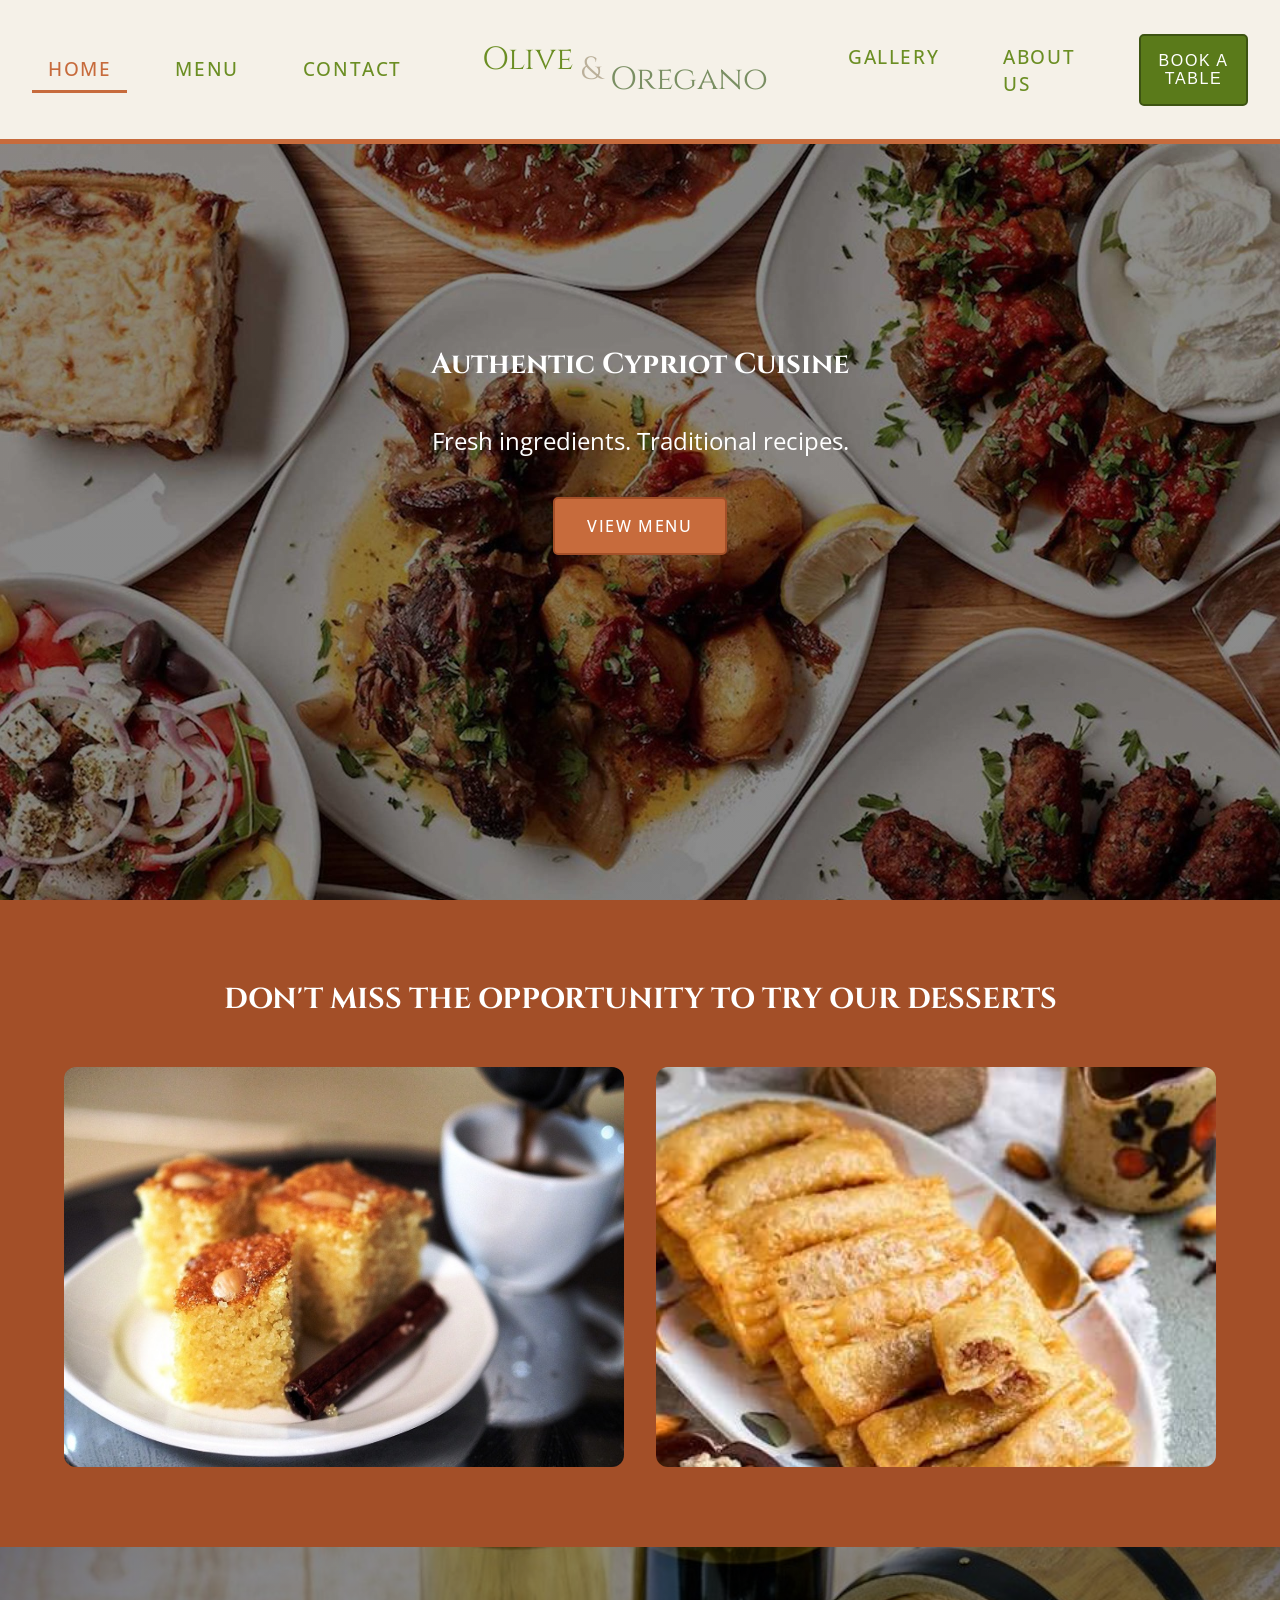
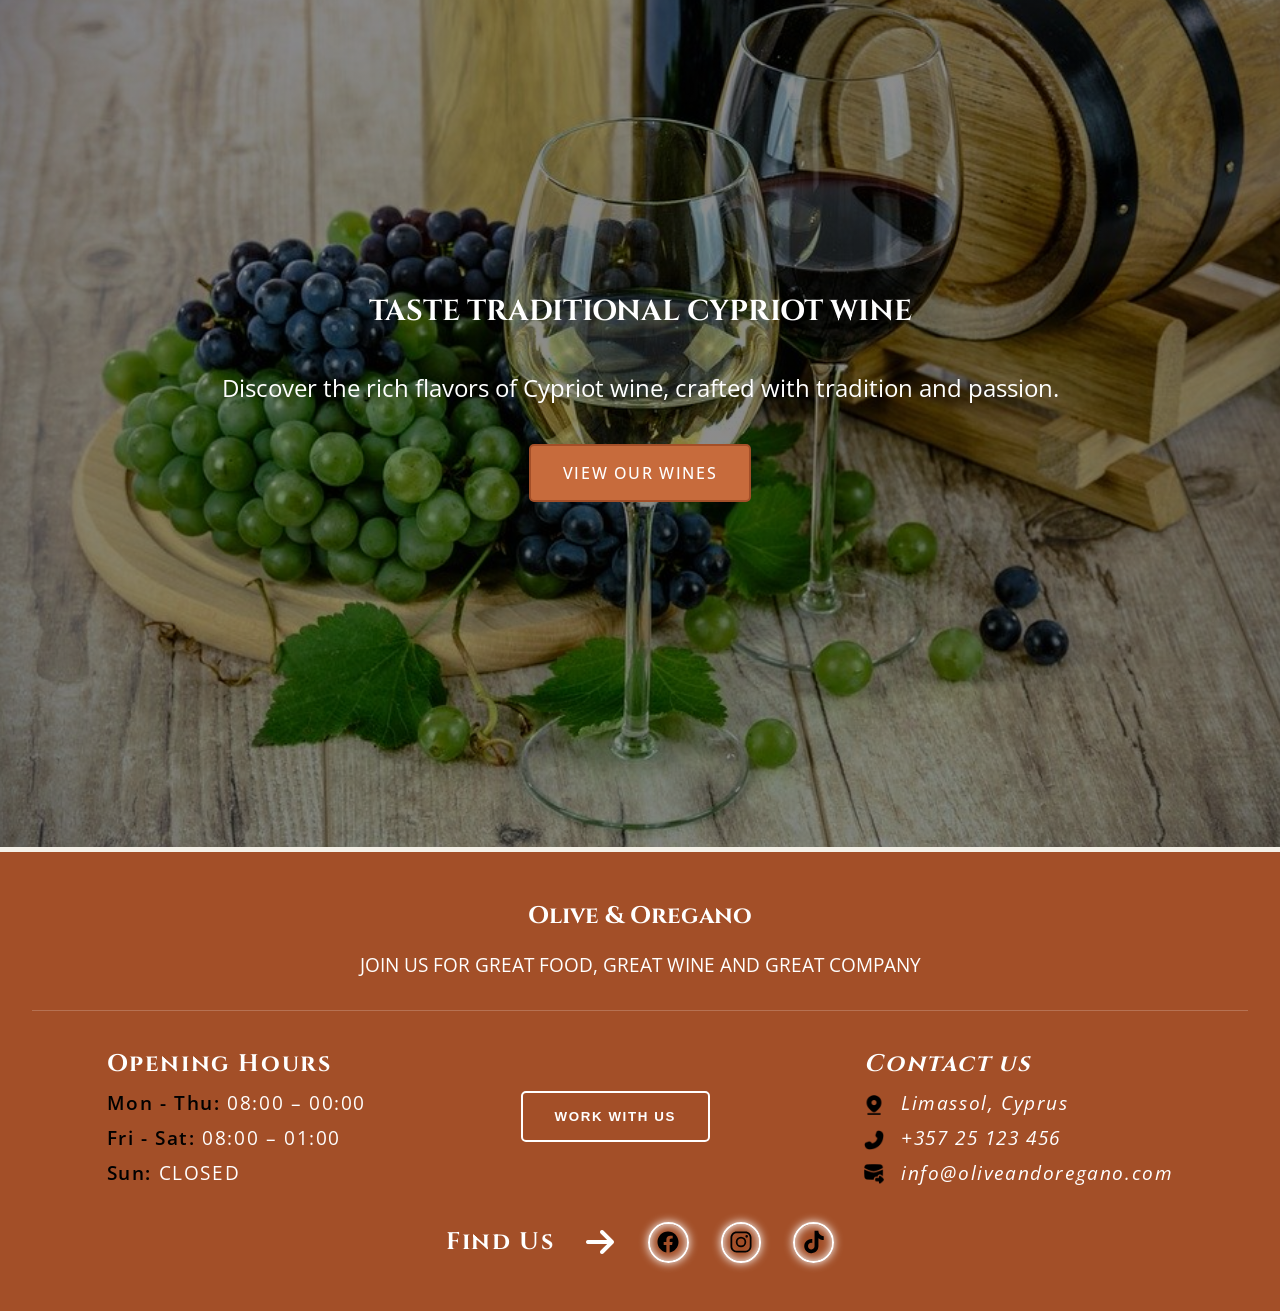
==== commit 08dec236: "Fix icon file paths" ====
--- a/index.html
+++ b/index.html
@@ -67,8 +67,8 @@
           <a href="index.html" aria-current="page">HOME</a>
           <a href="menu.html">MENU</a>
           <a href="#contact">CONTACT</a>
-          <a href="#">GALLERY</a>
-          <a href="#">ABOUT US</a>
+          <a>GALLERY</a>
+          <a>ABOUT US</a>
 
           <button
             type="button"
@@ -97,11 +97,16 @@
         <h2>DON'T MISS THE OPPORTUNITY TO TRY OUR DESSERTS</h2>
 
         <div class="dessert-images">
-          <img src="images/kalo-prama.jpg" alt="Cypriot Kalo Prama" />
+          <img
+            src="images/kalo-prama.jpg"
+            alt="Cypriot Kalo Prama"
+            loading="lazy"
+          />
 
           <img
             src="images/daktila.jpg"
             alt="Cypriot traditional sweet daktila"
+            loading="lazy"
           />
         </div>
       </section>
@@ -154,27 +159,15 @@
           <h3>Contact us</h3>
 
           <p>
-            <img
-              src="icons/location-pin-drop--Streamline-Plump.png"
-              alt=""
-              class="contact-icon"
-            />
+            <img src="icons/location-pin.png" alt="" class="contact-icon" />
             Limassol, Cyprus
           </p>
           <p>
-            <img
-              src="icons/phone--Streamline-Plump.png"
-              alt=""
-              class="contact-icon"
-            />
+            <img src="icons/phone.png" alt="" class="contact-icon" />
             <a href="tel:+35725123456">+357 25 123 456</a>
           </p>
           <p>
-            <img
-              src="icons/email-forward--Streamline-Plump.png"
-              alt=""
-              class="contact-icon"
-            />
+            <img src="icons/email.png" alt="" class="contact-icon" />
             <a href="mailto:info@oliveandoregano.com"
               >info@oliveandoregano.com</a
             >
@@ -185,7 +178,7 @@
       <div class="footer-socials">
         <h3>Find Us</h3>
 
-        <i class="fa-solid fa-arrow-right footer-arrow"></i>
+        <i class="fa-solid fa-arrow-right footer-arrow" aria-hidden="true"></i>
 
         <div class="social-logos">
           <a aria-label="Facebook">
--- a/style.css
+++ b/style.css
@@ -600,7 +600,7 @@
 }
 
 .application-form fieldset {
-  border: 1px solid #bbb09a;
+  border: 1px solid var(--color-border);
   border-radius: 5px;
   padding: 1rem;
 }
@@ -608,7 +608,7 @@
 .application-form legend {
   padding: 0 0.5rem;
   font-weight: 600;
-  color: #534b40;
+  color: var(--color-text);
 }
 
 .application-form fieldset input {
@@ -803,6 +803,9 @@
 
   .footer-contact {
     width: min(100%, 360px);
+    display: flex;
+    flex-direction: column;
+    align-items: center;
   }
 
   .footer-contact h3 {
@@ -811,6 +814,8 @@
   }
 
   .footer-contact p {
+    width: 100%;
+    max-width: 300px;
     font-size: 1rem;
     display: grid;
     grid-template-columns: 24px 1fr;
@@ -893,6 +898,21 @@
   .reservation-modal,
   .job-application-modal {
     padding: 1.5rem;
+  }
+
+  .success-toast {
+    left: 50%;
+    right: auto;
+    bottom: 1rem;
+
+    width: calc(100% - 2rem);
+    max-width: 380px;
+
+    transform: translateX(100vw);
+  }
+
+  .success-toast.active {
+    transform: translateX(-50%);
   }
 
   .hamburger-button {
